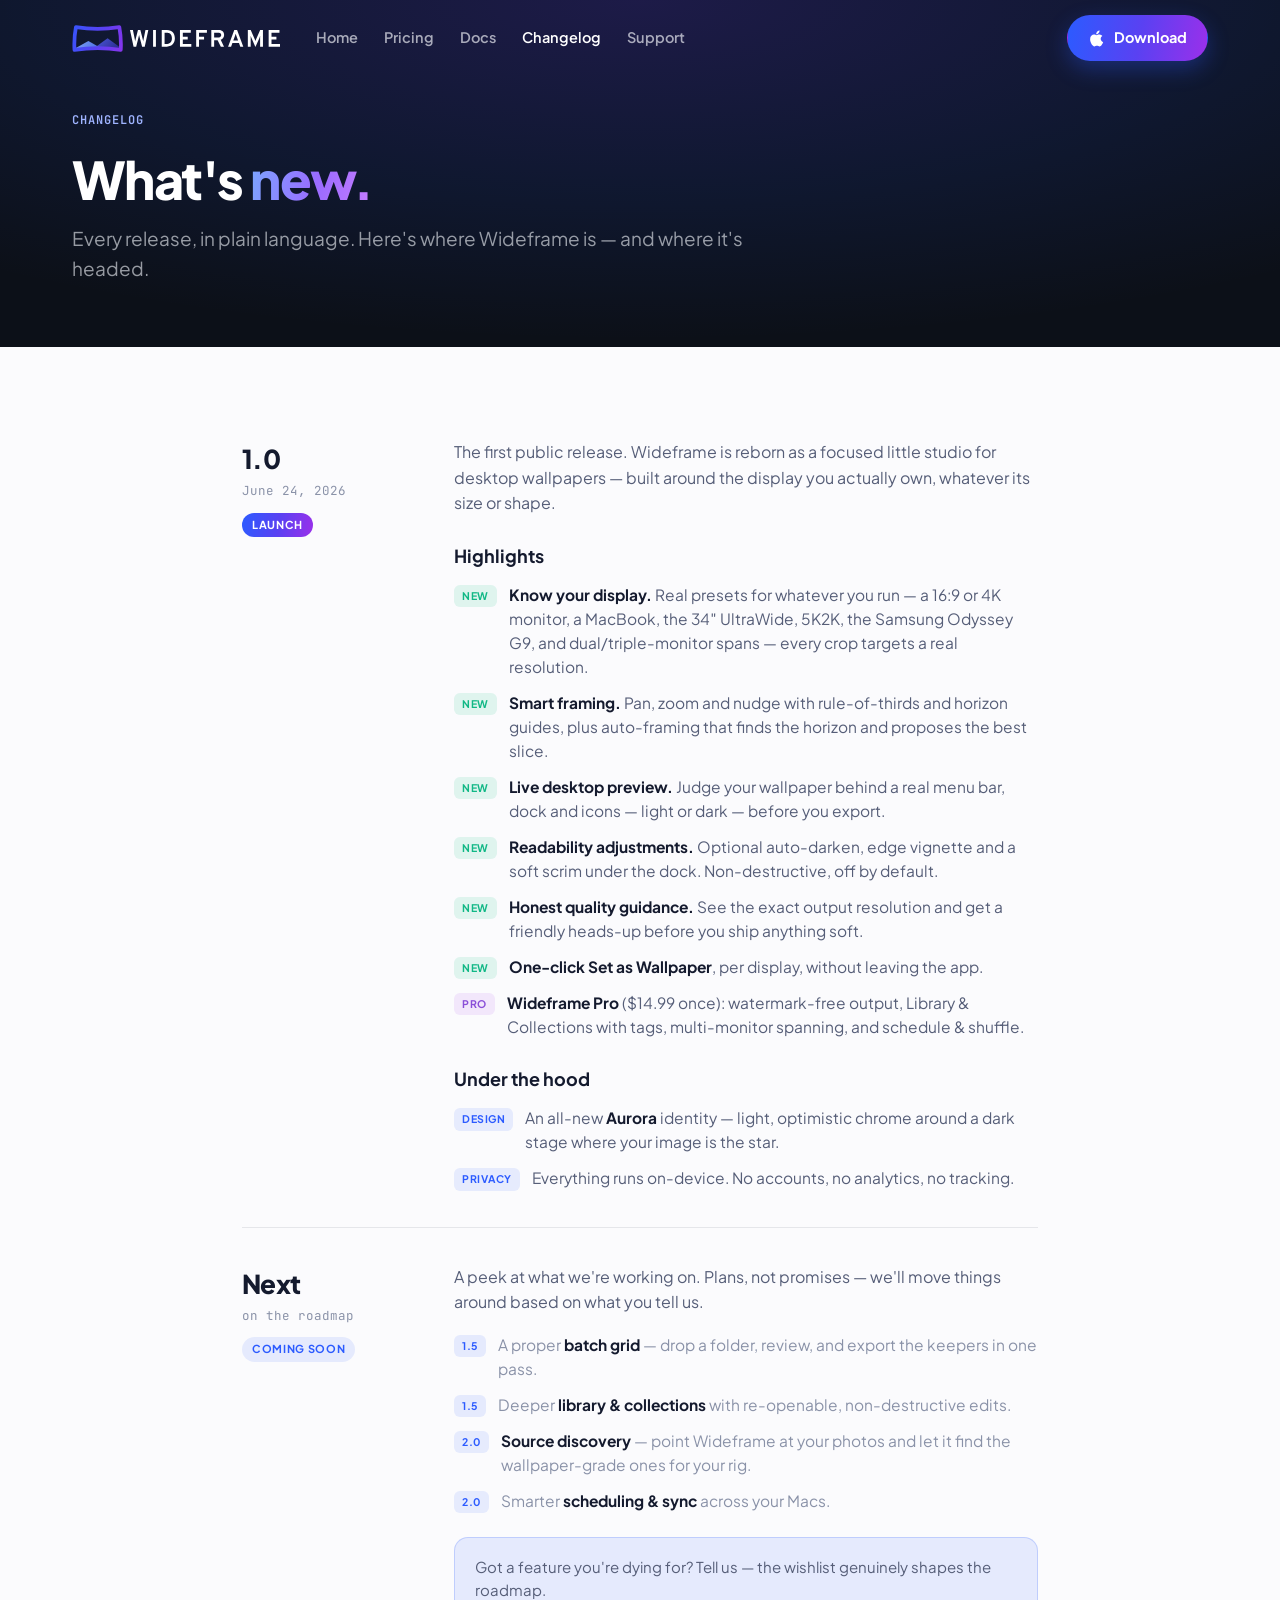
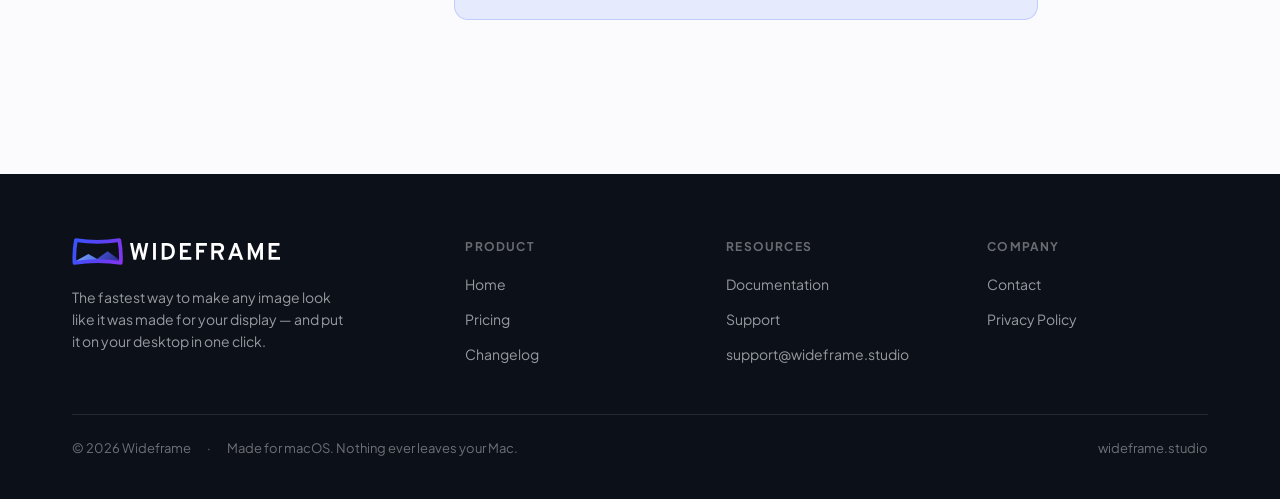
==== changelog.html @ 7bf9c00d "Clean URLs: drop .html from internal nav/footer links GitHub Pages already serves extensionless path" ====
<!DOCTYPE html>
<html lang="en">
<head>
<meta charset="UTF-8" />
<meta name="viewport" content="width=device-width, initial-scale=1.0" />
<title>Wideframe — Changelog</title>
<meta name="description" content="What's new in Wideframe. Release notes and what's coming next." />
<link rel="stylesheet" href="colors_and_type.css" />
<link rel="stylesheet" href="site.css" />
<style>
  .log { padding: 56px 0 96px; }
  .rel { display: grid; grid-template-columns: 180px 1fr; gap: 32px; padding: 36px 0; border-top: 1px solid var(--wf-line); }
  .rel:first-child { border-top: none; }
  .rel .meta { position: sticky; top: 24px; align-self: start; }
  .rel .ver { font-family: var(--wf-font-display); font-size: 26px; font-weight: 800; letter-spacing: -.02em; }
  .rel .date { font-family: var(--wf-font-mono); font-size: 12.5px; color: var(--wf-ink-subtle); margin-top: 4px; }
  .badge { display: inline-block; font-size: 11px; font-weight: 700; text-transform: uppercase; letter-spacing: .06em;
    padding: 4px 10px; border-radius: 999px; margin-top: 12px; }
  .badge.launch { color: #fff; background: var(--wf-gradient); }
  .badge.soon { color: var(--wf-blue); background: var(--wf-brand-tint); }
  .rel h3 { font-size: 18px; font-weight: 700; margin: 4px 0 14px; }
  .rel h3:not(:first-child) { margin-top: 26px; }
  .clist { list-style: none; display: flex; flex-direction: column; gap: 12px; }
  .clist li { display: flex; gap: 12px; font-size: 15.5px; color: var(--wf-ink-muted); line-height: 1.55; }
  .clist .tag { flex: none; font-size: 10.5px; font-weight: 700; text-transform: uppercase; letter-spacing: .05em;
    padding: 3px 8px; border-radius: 6px; margin-top: 2px; height: fit-content; }
  .tag.new { color: var(--wf-success); background: var(--wf-success-bg); }
  .tag.imp { color: var(--wf-blue); background: var(--wf-brand-tint); }
  .tag.pro { color: #8A4FD8; background: rgba(154,48,234,.1); }
  .clist b { color: var(--wf-ink); }
  .rel.next .clist li { color: var(--wf-ink-subtle); }
  @media (max-width:900px){ .rel{ grid-template-columns:1fr; gap:14px; } .rel .meta{ position:static; } }
</style>
</head>
<body>

<div class="page-head on-dark">
  <div class="wrap">
    <nav class="nav">
      <a class="brand" href="/"><img class="lockup" src="assets/wideframe-lockup-white.svg" alt="Wideframe"></a>
      <span class="links"><a href="/">Home</a><a href="/pricing">Pricing</a><a href="/docs">Docs</a><a href="/changelog" class="on">Changelog</a><a href="/support">Support</a></span>
      <span class="right"><a class="btn grad" href="index.html#download"><svg class="apple" viewBox="0 0 384 512"><path d="M318.7 268c-.2-37 16.6-64.9 50.6-85.5-19-27.2-47.7-42.2-85.6-45.1-36-2.8-75.4 21-89.7 21-15.2 0-50.1-20-77.5-20C61.2 138.9 0 184.5 0 277.6c0 27.5 5 55.9 15.1 85.2 13.4 38.5 61.8 132.9 112.3 131.4 26.4-.6 45-18.7 79.4-18.7 33.3 0 50.6 18.7 77.5 18.7 50.9-.7 94.7-86.5 107.5-125.1-68.3-32.2-72.6-94.4-72.6-96.5zM256.7 90.5c29.6-35.1 26.9-67.1 26-78.5-26.1 1.5-56.3 17.8-73.5 37.8-19 21.5-30.2 48.1-27.8 77.4 28.2 2.2 53.9-12.3 75.3-36.7z"/></svg>Download</a></span>
    </nav>
  </div>
  <div class="wrap"><div class="ph-inner">
    <span class="eyebrow" style="color:#9FB4FF">Changelog</span>
    <h1>What's <span class="g">new.</span></h1>
    <p>Every release, in plain language. Here's where Wideframe is — and where it's headed.</p>
  </div></div>
</div>

<section class="log">
  <div class="wrap-narrow">

    <div class="rel">
      <div class="meta">
        <div class="ver">1.0</div>
        <div class="date">June 24, 2026</div>
        <span class="badge launch">Launch</span>
      </div>
      <div>
        <p style="font-size:16px;color:var(--wf-ink-muted);line-height:1.6;margin-bottom:18px">The first public release. Wideframe is reborn as a focused little studio for desktop wallpapers — built around the display you actually own, whatever its size or shape.</p>
        <h3>Highlights</h3>
        <ul class="clist">
          <li><span class="tag new">New</span><span><b>Know your display.</b> Real presets for whatever you run — a 16:9 or 4K monitor, a MacBook, the 34″ UltraWide, 5K2K, the Samsung Odyssey G9, and dual/triple-monitor spans — every crop targets a real resolution.</span></li>
          <li><span class="tag new">New</span><span><b>Smart framing.</b> Pan, zoom and nudge with rule-of-thirds and horizon guides, plus auto-framing that finds the horizon and proposes the best slice.</span></li>
          <li><span class="tag new">New</span><span><b>Live desktop preview.</b> Judge your wallpaper behind a real menu bar, dock and icons — light or dark — before you export.</span></li>
          <li><span class="tag new">New</span><span><b>Readability adjustments.</b> Optional auto-darken, edge vignette and a soft scrim under the dock. Non-destructive, off by default.</span></li>
          <li><span class="tag new">New</span><span><b>Honest quality guidance.</b> See the exact output resolution and get a friendly heads-up before you ship anything soft.</span></li>
          <li><span class="tag new">New</span><span><b>One-click Set as Wallpaper</b>, per display, without leaving the app.</span></li>
          <li><span class="tag pro">Pro</span><span><b>Wideframe Pro</b> ($14.99 once): watermark-free output, Library &amp; Collections with tags, multi-monitor spanning, and schedule &amp; shuffle.</span></li>
        </ul>
        <h3>Under the hood</h3>
        <ul class="clist">
          <li><span class="tag imp">Design</span><span>An all-new <b>Aurora</b> identity — light, optimistic chrome around a dark stage where your image is the star.</span></li>
          <li><span class="tag imp">Privacy</span><span>Everything runs on-device. No accounts, no analytics, no tracking.</span></li>
        </ul>
      </div>
    </div>

    <div class="rel next">
      <div class="meta">
        <div class="ver">Next</div>
        <div class="date">on the roadmap</div>
        <span class="badge soon">Coming soon</span>
      </div>
      <div>
        <p style="font-size:16px;color:var(--wf-ink-muted);line-height:1.6;margin-bottom:18px">A peek at what we're working on. Plans, not promises — we'll move things around based on what you tell us.</p>
        <ul class="clist">
          <li><span class="tag imp">1.5</span><span>A proper <b>batch grid</b> — drop a folder, review, and export the keepers in one pass.</span></li>
          <li><span class="tag imp">1.5</span><span>Deeper <b>library &amp; collections</b> with re-openable, non-destructive edits.</span></li>
          <li><span class="tag imp">2.0</span><span><b>Source discovery</b> — point Wideframe at your photos and let it find the wallpaper-grade ones for your rig.</span></li>
          <li><span class="tag imp">2.0</span><span>Smarter <b>scheduling &amp; sync</b> across your Macs.</span></li>
        </ul>
        <div class="callout" style="margin-top:24px"><p>Got a feature you're dying for? <a class="lnk" href="mailto:contact@wideframe.studio">Tell us</a> — the wishlist genuinely shapes the roadmap.</p></div>
      </div>
    </div>

  </div>
</section>

<footer class="footer">
  <div class="wrap">
    <div class="cols">
      <div><span class="brand"><img class="lockup" src="assets/wideframe-lockup-white.svg" alt="Wideframe"></span>
        <p class="tag">The fastest way to make any image look like it was made for your display — and put it on your desktop in one click.</p></div>
      <div><h5>Product</h5><ul><li><a href="/">Home</a></li><li><a href="/pricing">Pricing</a></li><li><a href="/changelog">Changelog</a></li></ul></div>
      <div><h5>Resources</h5><ul><li><a href="/docs">Documentation</a></li><li><a href="/support">Support</a></li><li><a href="mailto:support@wideframe.studio">support@wideframe.studio</a></li></ul></div>
      <div><h5>Company</h5><ul><li><a href="mailto:contact@wideframe.studio">Contact</a></li><li><a href="/privacy">Privacy Policy</a></li></ul></div>
    </div>
    <div class="base"><span>© 2026 Wideframe</span><span>·</span><span>Made for macOS. Nothing ever leaves your Mac.</span><span class="sp">wideframe.studio</span></div>
  </div>
</footer>

</body>
</html>
---- colors_and_type.css ----
/* ============================================================================
   WIDEFRAME — Colors & Type  ·  "Aurora"
   ----------------------------------------------------------------------------
   A bright, optimistic, premium-consumer identity built around the new logo:
   a curved ultrawide frame cradling layered mountains, washed in an electric
   blue→violet gradient.

   The system runs on two stages:
     · LIGHT CHROME  — the app shell & marketing. Airy, paper-white, ink text.
     · DARK CANVAS   — the editor stage where wallpapers live and pop.
   The blue→violet gradient is the through-line that unifies both.

   FONT NOTE: the macOS app ships Apple system fonts. For web we substitute the
   nearest matches to the logo's geometry from Google Fonts:
     · Plus Jakarta Sans → display / UI  (geometric, friendly, double-story 'a')
     · JetBrains Mono    → data / pixels  (precise, technical)
   Swap these out if true brand fonts are provided.
   ============================================================================ */

@import url('https://fonts.googleapis.com/css2?family=Plus+Jakarta+Sans:wght@400;500;600;700;800&family=JetBrains+Mono:wght@400;500;600;700&family=Overpass:wght@600;700;800;900&display=swap');

:root {
  /* ─── BRAND ─────────────────────────────────────────────────────────────
     The logo gradient, decomposed. Blue is the workhorse interactive color;
     the full gradient is the hero / brand signature. */
  --wf-blue:      #2C5BFF;   /* primary interactive: links, focus, selection  */
  --wf-blue-700:  #1E3FCC;   /* pressed / deep                                */
  --wf-blue-300:  #6E8CFF;   /* hover / light                                 */
  --wf-indigo:    #5A41F2;   /* gradient midpoint                             */
  --wf-violet:    #9A30EA;   /* gradient terminus                             */
  --wf-brand-tint:  rgba(44, 91, 255, 0.10);   /* soft blue fill              */
  --wf-violet-tint: rgba(154, 48, 234, 0.10);

  --wf-gradient:      linear-gradient(100deg, #2C5BFF 0%, #5A41F2 52%, #9A30EA 100%); /* @kind color */
  --wf-gradient-rev:  linear-gradient(100deg, #9A30EA 0%, #5A41F2 48%, #2C5BFF 100%); /* @kind color */
  --wf-gradient-soft: linear-gradient(100deg, rgba(44,91,255,0.12), rgba(154,48,234,0.12)); /* @kind color */
  --wf-gradient-glow: radial-gradient(120% 140% at 50% 0%, rgba(90,65,242,0.22) 0%, rgba(44,91,255,0.10) 40%, transparent 70%); /* @kind color */

  /* Mountain / illustration palette (decorative, from the mark) */
  --wf-peak-1: #7FA2F2;
  --wf-peak-2: #4E72E6;
  --wf-peak-3: #2A2A8C;

  /* ─── LIGHT CHROME — neutrals ───────────────────────────────────────────
     Cool paper whites with a faint blue undertone, so the chrome feels of a
     piece with the brand rather than clinically grey. */
  --wf-paper:       #FBFBFD;   /* app background                              */
  --wf-surface:     #FFFFFF;   /* cards, panels, popovers                     */
  --wf-surface-2:   #F4F5F9;   /* insets, hovered rows, tracks                */
  --wf-surface-3:   #EAECF3;   /* pressed, selected wash                      */
  --wf-line:        rgba(20, 26, 46, 0.09);   /* hairline borders             */
  --wf-line-strong: rgba(20, 26, 46, 0.16);

  /* Ink — text on light */
  --wf-ink:        #141A2E;    /* primary (matches the wordmark)              */
  --wf-ink-muted:  #565E78;    /* secondary, labels                          */
  --wf-ink-subtle: #8A92A8;    /* tertiary, placeholders                     */
  --wf-ink-ghost:  #B9BFD0;    /* faintest, disabled                         */

  /* ─── DARK CANVAS — the editor stage ────────────────────────────────────
     Deep ink-navy where the user's imagery is the star. */
  --wf-canvas:      #0C1018;
  --wf-canvas-2:    #141A26;   /* raised panels over canvas                   */
  --wf-canvas-3:    #1E2533;   /* controls on canvas                          */
  --wf-canvas-line: rgba(255, 255, 255, 0.10);
  --wf-on-canvas:        #F4F6FB;
  --wf-on-canvas-muted:  rgba(244, 246, 251, 0.60);
  --wf-on-canvas-subtle: rgba(244, 246, 251, 0.38);

  /* ─── SEMANTIC ──────────────────────────────────────────────────────────*/
  --wf-success:    #12B886;
  --wf-success-bg: rgba(18, 184, 134, 0.12);
  --wf-warning:    #F08C2E;   /* "below 5120×1440" guidance                   */
  --wf-warning-bg: rgba(240, 140, 46, 0.12);
  --wf-danger:     #E8453C;
  --wf-danger-bg:  rgba(232, 69, 60, 0.12);
  --wf-info:       var(--wf-blue);

  /* ─── TYPOGRAPHY ────────────────────────────────────────────────────────*/
  --wf-font-display: 'Plus Jakarta Sans', -apple-system, system-ui, sans-serif;
  --wf-font-ui:      'Plus Jakarta Sans', -apple-system, system-ui, sans-serif;
  --wf-font-mono:    'JetBrains Mono', 'SF Mono', ui-monospace, 'Menlo', monospace;
  /* Brand wordmark — "WIDEFRAME" set in Overpass Bold, uppercase, lightly tracked.
     Use ONLY for the logo lockup, never for UI or body copy. */
  --wf-font-wordmark: 'Overpass', var(--wf-font-display);
  --wf-wordmark-tracking: 0.045em;

  --wf-text-hero:    34px;
  --wf-text-title:   24px;
  --wf-text-section: 16px;
  --wf-text-card:    15px;
  --wf-text-body:    14px;
  --wf-text-small:   13px;
  --wf-text-micro:   11px;
  --wf-text-data:    13px;

  --wf-weight-regular: 400;
  --wf-weight-medium:  500;
  --wf-weight-semi:    600;
  --wf-weight-bold:    700;
  --wf-weight-x:       800;

  --wf-leading-tight: 1.12;
  --wf-leading-snug:  1.35;
  --wf-leading-body:  1.55;
  --wf-tracking-eyebrow: 0.13em;
  --wf-tracking-tight:  -0.02em;

  /* ─── SPACING — 4px base ────────────────────────────────────────────────*/
  --wf-space-1: 4px;  --wf-space-2: 8px;  --wf-space-3: 12px; --wf-space-4: 16px;
  --wf-space-5: 20px; --wf-space-6: 24px; --wf-space-8: 32px; --wf-space-10: 40px;
  --wf-space-12: 48px;

  /* ─── RADII — friendlier & rounder than v1 ──────────────────────────────*/
  --wf-radius-xs:  6px;
  --wf-radius-sm:  10px;
  --wf-radius-md:  14px;
  --wf-radius-lg:  18px;
  --wf-radius-xl:  24px;
  --wf-radius-pill: 999px;

  /* ─── ELEVATION — soft, true-to-light shadows + brand glow ──────────────*/
  --wf-shadow-sm: 0 1px 2px rgba(20,26,46,0.06), 0 1px 3px rgba(20,26,46,0.07);
  --wf-shadow-md: 0 4px 12px rgba(20,26,46,0.07), 0 2px 6px rgba(20,26,46,0.05);
  --wf-shadow-lg: 0 24px 60px rgba(20,26,46,0.16), 0 8px 24px rgba(20,26,46,0.08);
  --wf-shadow-brand: 0 8px 22px rgba(44,91,255,0.32);
  --wf-ring: 0 0 0 3px rgba(44,91,255,0.20);

  /* ─── MOTION ────────────────────────────────────────────────────────────*/
  --wf-ease:     cubic-bezier(0.2, 0.8, 0.2, 1); /* @kind other */
  --wf-ease-out: cubic-bezier(0.16, 1, 0.3, 1); /* @kind other */
  --wf-dur-fast: 120ms; /* @kind other */ --wf-dur-base: 190ms; /* @kind other */ --wf-dur-slow: 300ms; /* @kind other */


  /* ════════════════════════════════════════════════════════════════════════
     LEGACY ALIASES — keep the original (v1 "Cinematic Dusk") macOS UI kit
     rendering on-brand under the new palette. Prefer the Aurora tokens above
     for all new work; these will be removed once the kit is rebuilt as Studio.
     ════════════════════════════════════════════════════════════════════════ */
  --wf-fg: var(--wf-on-canvas);
  --wf-fg-muted: var(--wf-on-canvas-muted);
  --wf-fg-subtle: var(--wf-on-canvas-subtle);
  --wf-fg-ghost: rgba(244,246,251,0.22);
  --wf-surface-1: #11151F;
  --wf-surface-4: #2B3447;
  --wf-frame: var(--wf-blue);
  --wf-frame-bright: var(--wf-blue-300);
  --wf-frame-deep: var(--wf-blue-700);
  --wf-frame-ghost: var(--wf-brand-tint);
  --wf-line-frame: rgba(44,91,255,0.45);
  --wf-solar: #6E8CFF; --wf-coral: #5A41F2; --wf-blush: #9A30EA; --wf-dusk: #5A41F2;
  --wf-horizon: var(--wf-gradient);
  --wf-horizon-soft: var(--wf-gradient);
  --wf-horizon-glow: var(--wf-gradient-glow);
  --wf-glow-frame: 0 0 0 1px rgba(44,91,255,0.5), 0 6px 24px rgba(44,91,255,0.28);
  --wf-glow-sunset: var(--wf-shadow-brand);
  --wf-shadow-inset: inset 0 1px 0 rgba(255,255,255,0.04);
}

/* ============================================================================
   SEMANTIC TYPE CLASSES  (default to ink; use *.on-canvas inside dark stages)
   ============================================================================ */
.wf-hero {
  font-family: var(--wf-font-display); font-size: var(--wf-text-hero);
  font-weight: var(--wf-weight-x); line-height: var(--wf-leading-tight);
  letter-spacing: var(--wf-tracking-tight); color: var(--wf-ink);
}
.wf-title {
  font-family: var(--wf-font-display); font-size: var(--wf-text-title);
  font-weight: var(--wf-weight-bold); line-height: var(--wf-leading-tight);
  letter-spacing: var(--wf-tracking-tight); color: var(--wf-ink);
}
.wf-section {
  font-family: var(--wf-font-ui); font-size: var(--wf-text-section);
  font-weight: var(--wf-weight-semi); line-height: var(--wf-leading-snug); color: var(--wf-ink);
}
.wf-card-title {
  font-family: var(--wf-font-ui); font-size: var(--wf-text-card);
  font-weight: var(--wf-weight-semi); color: var(--wf-ink);
}
.wf-body {
  font-family: var(--wf-font-ui); font-size: var(--wf-text-body);
  font-weight: var(--wf-weight-regular); line-height: var(--wf-leading-body); color: var(--wf-ink-muted);
}
.wf-label {
  font-family: var(--wf-font-ui); font-size: var(--wf-text-small);
  font-weight: var(--wf-weight-medium); color: var(--wf-ink-muted);
}
.wf-eyebrow {
  font-family: var(--wf-font-ui); font-size: var(--wf-text-micro);
  font-weight: var(--wf-weight-bold); text-transform: uppercase;
  letter-spacing: var(--wf-tracking-eyebrow); color: var(--wf-ink-subtle);
}
.wf-data {
  font-family: var(--wf-font-mono); font-size: var(--wf-text-data);
  font-weight: var(--wf-weight-medium); font-feature-settings: 'tnum' 1; color: var(--wf-ink);
}
.wf-gradient-text {
  background: var(--wf-gradient); -webkit-background-clip: text; background-clip: text;
  -webkit-text-fill-color: transparent; color: transparent;
}
---- site.css ----
/* ============================================================================
   Wideframe — marketing site (wideframe.studio)
   Shared chrome: nav, footer, buttons, sections, the Studio preview widget.
   Tokens + fonts from ../colors_and_type.css (Aurora).
   ============================================================================ */

* { box-sizing: border-box; margin: 0; padding: 0; }
html { scroll-behavior: smooth; }
body { font-family: var(--wf-font-ui); color: var(--wf-ink); background: var(--wf-paper);
  -webkit-font-smoothing: antialiased; line-height: 1.5; }
a { text-decoration: none; color: inherit; }
img { display: block; max-width: 100%; }
::selection { background: rgba(44,91,255,.18); }

.wrap { max-width: 1200px; margin: 0 auto; padding: 0 32px; }
.wrap-narrow { max-width: 860px; margin: 0 auto; padding: 0 32px; }

/* ── Buttons ──────────────────────────────────────────────────────────── */
.btn { display: inline-flex; align-items: center; justify-content: center; gap: 9px;
  font-weight: 700; font-size: 14.5px; padding: 11px 20px; border-radius: 999px;
  cursor: pointer; transition: all .18s; white-space: nowrap; border: 1px solid transparent; }
.btn.grad { background: var(--wf-gradient); color: #fff; box-shadow: var(--wf-shadow-brand); }
.btn.grad:hover { filter: brightness(1.05); transform: translateY(-1px); }
.btn.ghost { background: var(--wf-surface); color: var(--wf-ink); border-color: var(--wf-line-strong); }
.btn.ghost:hover { border-color: var(--wf-ink-subtle); }
.btn.lg { font-size: 15.5px; padding: 14px 26px; }
.btn .apple { width: 17px; height: 17px; fill: currentColor; flex: none; }
/* on dark stages */
.on-dark .btn.ghost { background: rgba(255,255,255,.08); color: #fff; border-color: rgba(255,255,255,.18); }
.on-dark .btn.ghost:hover { background: rgba(255,255,255,.14); }

.pricetag { font-family: var(--wf-font-mono); font-size: 12.5px; color: var(--wf-ink-subtle); }
.pricetag b { color: var(--wf-ink-muted); }
.on-dark .pricetag { color: rgba(244,246,251,.55); }
.on-dark .pricetag b { color: rgba(244,246,251,.85); }

.eyebrow { font-family: var(--wf-font-mono); font-size: 12px; font-weight: 600; letter-spacing: .08em;
  text-transform: uppercase; color: var(--wf-blue); }

/* ── Top nav ──────────────────────────────────────────────────────────── */
.nav { display: flex; align-items: center; gap: 28px; height: 76px; }
.brand { display: inline-flex; align-items: center; gap: 11px; }
.brand img { width: 30px; height: auto; }
.brand .lockup { height: 27px; width: auto; }
.brand .wm { font-family: var(--wf-font-wordmark); font-weight: 700; font-size: 19px;
  text-transform: uppercase; letter-spacing: var(--wf-wordmark-tracking); }
.nav .links { display: flex; gap: 26px; margin-left: 8px; }
.nav .links a { font-size: 14.5px; font-weight: 600; color: var(--wf-ink-muted); transition: color .15s; }
.nav .links a:hover, .nav .links a.on { color: var(--wf-ink); }
.nav .right { margin-left: auto; display: flex; align-items: center; gap: 16px; }
.on-dark .nav .links a { color: rgba(244,246,251,.66); }
.on-dark .nav .links a:hover, .on-dark .nav .links a.on { color: #fff; }
.on-dark .brand .wm { color: #fff; }

/* ── Section scaffolding ──────────────────────────────────────────────── */
section { position: relative; }
.sec-pad { padding: 96px 0; }
.sec-head { max-width: 680px; }
.sec-head.center { margin: 0 auto; text-align: center; }
.sec-head h2 { font-family: var(--wf-font-display); font-size: 42px; font-weight: 800;
  letter-spacing: -.03em; line-height: 1.06; margin-top: 14px; }
.sec-head h2 .g { display: inline-block; background: var(--wf-gradient); -webkit-background-clip: text; background-clip: text; -webkit-text-fill-color: transparent; }
.sec-head p { font-size: 18px; color: var(--wf-ink-muted); margin-top: 18px; line-height: 1.55; }

/* ── Footer ───────────────────────────────────────────────────────────── */
.footer { background: var(--wf-canvas); color: var(--wf-on-canvas); padding: 64px 0 40px; margin-top: 0; }
.footer .cols { display: grid; grid-template-columns: 1.6fr 1fr 1fr 1fr; gap: 40px; }
.footer .brand .wm { color: #fff; }
.footer .tag { font-size: 14px; color: var(--wf-on-canvas-muted); margin-top: 16px; max-width: 280px; line-height: 1.55; }
.footer h5 { font-size: 12px; font-weight: 700; text-transform: uppercase; letter-spacing: .1em;
  color: rgba(244,246,251,.4); margin-bottom: 16px; }
.footer ul { list-style: none; display: flex; flex-direction: column; gap: 11px; }
.footer ul a { font-size: 14px; color: var(--wf-on-canvas-muted); transition: color .15s; }
.footer ul a:hover { color: #fff; }
.footer .base { display: flex; align-items: center; gap: 16px; margin-top: 48px; padding-top: 24px;
  border-top: 1px solid rgba(255,255,255,.1); font-size: 13px; color: rgba(244,246,251,.42); }
.footer .base .sp { margin-left: auto; }
.footer .base a { color: rgba(244,246,251,.42); } .footer .base a:hover { color: #fff; }

/* ════════════════════════════════════════════════════════════════════════
   Studio preview widget — the macOS app window. .ultrawide = 32:9 crop guide.
   ════════════════════════════════════════════════════════════════════════ */
.win { border-radius: 16px; overflow: hidden; background: #0c1018;
  box-shadow: 0 50px 120px -32px rgba(0,0,0,.7), 0 0 0 1px rgba(255,255,255,.06); }
.win-bar { height: 40px; display: flex; align-items: center; gap: 8px; padding: 0 16px;
  background: linear-gradient(180deg, #1a2030, #141a26); border-bottom: 1px solid rgba(255,255,255,.06); }
.tl { width: 12px; height: 12px; border-radius: 50%; }
.tl.r { background: #ff5f57; } .tl.y { background: #febc2e; } .tl.g { background: #28c840; }
.win-title { margin-left: 8px; display: inline-flex; align-items: center; gap: 8px; }
.win-title img { width: 17px; }
.win-title .w { font-family: var(--wf-font-wordmark); font-weight: 700; font-size: 12.5px;
  text-transform: uppercase; letter-spacing: var(--wf-wordmark-tracking); color: #fff; }
.win-title .t { font-size: 11px; font-weight: 700; color: #9FB4FF; background: rgba(44,91,255,.18);
  padding: 2px 8px; border-radius: 999px; letter-spacing: .04em; }
.win-tools { margin-left: auto; display: flex; gap: 16px; color: rgba(255,255,255,.4); }
.win-tools svg { width: 16px; height: 16px; }

.win-body { display: flex; }
.win-canvas { flex: 1; position: relative; overflow: hidden; background: #11151f; min-height: 0; }
.win-canvas .cv { position: absolute; inset: 0; width: 100%; height: 100%; object-fit: cover; }

/* ultra-wide 32:9 crop guide */
.cropbox { position: absolute; left: 6%; right: 6%; top: 50%; transform: translateY(-50%);
  aspect-ratio: 32 / 9; border: 2px solid rgba(255,255,255,.9); border-radius: 3px;
  box-shadow: 0 0 0 100vmax rgba(8,10,16,.46); }
.cropbox .third { position: absolute; top: 0; bottom: 0; width: 1px; background: rgba(255,255,255,.32); }
.cropbox .third.t1 { left: 33.33%; } .cropbox .third.t2 { left: 66.66%; }
.cropbox .horizon { position: absolute; left: 0; right: 0; top: 36%; height: 1.5px;
  background: rgba(44,91,255,.9); box-shadow: 0 0 8px rgba(44,91,255,.5); }
.cropbox .handle { position: absolute; width: 11px; height: 11px; border: 2px solid #fff; border-radius: 50%;
  background: var(--wf-blue); }
.cropbox .handle.tl { top: -6px; left: -6px; } .cropbox .handle.tr { top: -6px; right: -6px; }
.cropbox .handle.bl { bottom: -6px; left: -6px; } .cropbox .handle.br { bottom: -6px; right: -6px; }
.frame-pill { position: absolute; left: 16px; bottom: 15px; display: inline-flex; align-items: center; gap: 7px;
  font-size: 11.5px; font-weight: 700; color: #fff; background: rgba(18,184,134,.92); padding: 6px 12px;
  border-radius: 999px; box-shadow: 0 6px 16px rgba(18,184,134,.35); }
.frame-pill .dot { width: 7px; height: 7px; border-radius: 50%; background: #fff; }

.insp { width: 192px; flex: none; background: #141a26; border-left: 1px solid rgba(255,255,255,.07);
  padding: 18px 17px; display: flex; flex-direction: column; }
.insp .cap { font-size: 9.5px; font-weight: 700; text-transform: uppercase; letter-spacing: .1em;
  color: rgba(244,246,251,.4); margin-bottom: 9px; }
.insp .q { font-family: var(--wf-font-display); font-size: 40px; font-weight: 800; color: var(--wf-success); line-height: 1; }
.insp .qx { display: block; font-size: 11.5px; font-weight: 700; color: var(--wf-success); margin-top: 4px; }
.insp .qbar { height: 5px; border-radius: 3px; background: rgba(255,255,255,.1); margin-top: 11px; overflow: hidden; }
.insp .qbar i { display: block; height: 100%; width: 94%; background: var(--wf-success); border-radius: 3px; }
.insp .sep { height: 1px; background: rgba(255,255,255,.08); margin: 16px 0; }
.insp .row { display: flex; justify-content: space-between; font-size: 11.5px; margin-top: 10px; }
.insp .row .k { color: rgba(244,246,251,.5); }
.insp .row .v { font-family: var(--wf-font-mono); color: #f4f6fb; white-space: nowrap; }
.insp .go { margin-top: auto; text-align: center; font-size: 12px; font-weight: 700; color: #fff;
  padding: 11px; border-radius: 10px; background: var(--wf-gradient); box-shadow: 0 8px 20px rgba(44,91,255,.32); }

/* ════════════════════════════════════════════════════════════════════════
   Inner-page patterns: page header, prose, pricing table, FAQ, docs layout
   ════════════════════════════════════════════════════════════════════════ */
.page-head { background: var(--wf-canvas); background-image: var(--wf-gradient-glow); color: #fff; }
.page-head .ph-inner { padding: 30px 0 64px; max-width: 720px; }
.page-head.center .ph-inner { margin: 0 auto; text-align: center; }
.page-head h1 { font-family: var(--wf-font-display); font-size: 52px; font-weight: 800; letter-spacing: -.03em;
  line-height: 1.04; margin-top: 22px; }
.page-head h1 .g { display: inline-block; background: linear-gradient(100deg,#7AA7FF,#9A6BFF 55%,#C77DFF);
  -webkit-background-clip: text; background-clip: text; -webkit-text-fill-color: transparent; }
.page-head p { font-size: 19px; color: var(--wf-on-canvas-muted); margin-top: 18px; line-height: 1.55; }
.page-head .ph-meta { margin-top: 20px; font-family: var(--wf-font-mono); font-size: 12.5px; color: rgba(244,246,251,.5); }

/* prose (legal / support body) */
.prose { padding: 64px 0 96px; }
.prose h2 { font-family: var(--wf-font-display); font-size: 26px; font-weight: 800; letter-spacing: -.02em;
  margin: 44px 0 14px; padding-top: 8px; }
.prose h2:first-child { margin-top: 0; }
.prose h3 { font-size: 17px; font-weight: 700; margin: 26px 0 10px; }
.prose p { font-size: 16px; color: var(--wf-ink-muted); line-height: 1.7; margin-bottom: 14px; }
.prose ul, .prose ol { margin: 0 0 16px 22px; }
.prose li { font-size: 16px; color: var(--wf-ink-muted); line-height: 1.7; margin-bottom: 7px; }
.prose b, .prose strong { color: var(--wf-ink); font-weight: 700; }
.prose a.lnk { color: var(--wf-blue); font-weight: 600; }
.prose code { font-family: var(--wf-font-mono); font-size: 13.5px; background: var(--wf-surface-2);
  border: 1px solid var(--wf-line); border-radius: 6px; padding: 1px 7px; color: var(--wf-ink); }
.callout { background: var(--wf-brand-tint); border: 1px solid rgba(44,91,255,.2); border-radius: var(--wf-radius-md);
  padding: 18px 20px; margin: 22px 0; }
.callout p { margin: 0; color: var(--wf-ink-muted); font-size: 15px; }
.callout b { color: var(--wf-blue-700); }

/* pricing comparison table */
.ptable { width: 100%; border-collapse: collapse; margin-top: 8px; background: var(--wf-surface);
  border: 1px solid var(--wf-line); border-radius: var(--wf-radius-lg); overflow: hidden; }
.ptable th, .ptable td { padding: 16px 22px; text-align: left; border-bottom: 1px solid var(--wf-line); font-size: 15px; }
.ptable thead th { background: var(--wf-surface-2); font-size: 13px; }
.ptable th.col, .ptable td.col { text-align: center; width: 150px; }
.ptable td.feat { color: var(--wf-ink-muted); } .ptable td.feat b { color: var(--wf-ink); }
.ptable .yes { color: var(--wf-success); } .ptable .no { color: var(--wf-ink-ghost); }
.ptable .col.pro { background: rgba(44,91,255,.04); }
.ptable tr:last-child td { border-bottom: none; }
.ptable td svg, .ptable th svg { width: 18px; height: 18px; vertical-align: middle; }

/* FAQ */
.faq { display: flex; flex-direction: column; gap: 0; border-top: 1px solid var(--wf-line); }
.faq details { border-bottom: 1px solid var(--wf-line); }
.faq summary { cursor: pointer; list-style: none; padding: 20px 4px; font-size: 17px; font-weight: 700;
  color: var(--wf-ink); display: flex; align-items: center; gap: 12px; }
.faq summary::-webkit-details-marker { display: none; }
.faq summary .pm { margin-left: auto; color: var(--wf-blue); transition: transform .2s; flex: none; }
.faq details[open] summary .pm { transform: rotate(45deg); }
.faq .ans { padding: 0 4px 22px; font-size: 15.5px; color: var(--wf-ink-muted); line-height: 1.65; max-width: 680px; }

/* docs layout */
.docs-layout { display: grid; grid-template-columns: 232px 1fr; gap: 48px; padding: 48px 0 96px; align-items: start; }
.docs-side { position: sticky; top: 24px; }
.docs-side .grp { margin-bottom: 24px; }
.docs-side .grp h6 { font-size: 11px; font-weight: 700; text-transform: uppercase; letter-spacing: .1em;
  color: var(--wf-ink-subtle); margin-bottom: 10px; }
.docs-side a { display: block; font-size: 14px; color: var(--wf-ink-muted); padding: 6px 12px; border-radius: 8px;
  transition: all .15s; border-left: 2px solid transparent; }
.docs-side a:hover { color: var(--wf-ink); background: var(--wf-surface-2); }
.docs-side a.on { color: var(--wf-blue); background: var(--wf-brand-tint); font-weight: 600; }
.docs-main { min-width: 0; }
.docs-main .doc-sec { scroll-margin-top: 24px; padding-bottom: 16px; }

@media (max-width: 900px) {
  .nav .links { display: none; }
  .sec-head h2 { font-size: 34px; }
  .footer .cols { grid-template-columns: 1fr 1fr; gap: 32px; }
  .insp { width: 150px; }
  .page-head h1 { font-size: 38px; }
  .docs-layout { grid-template-columns: 1fr; }
  .docs-side { position: static; }
}
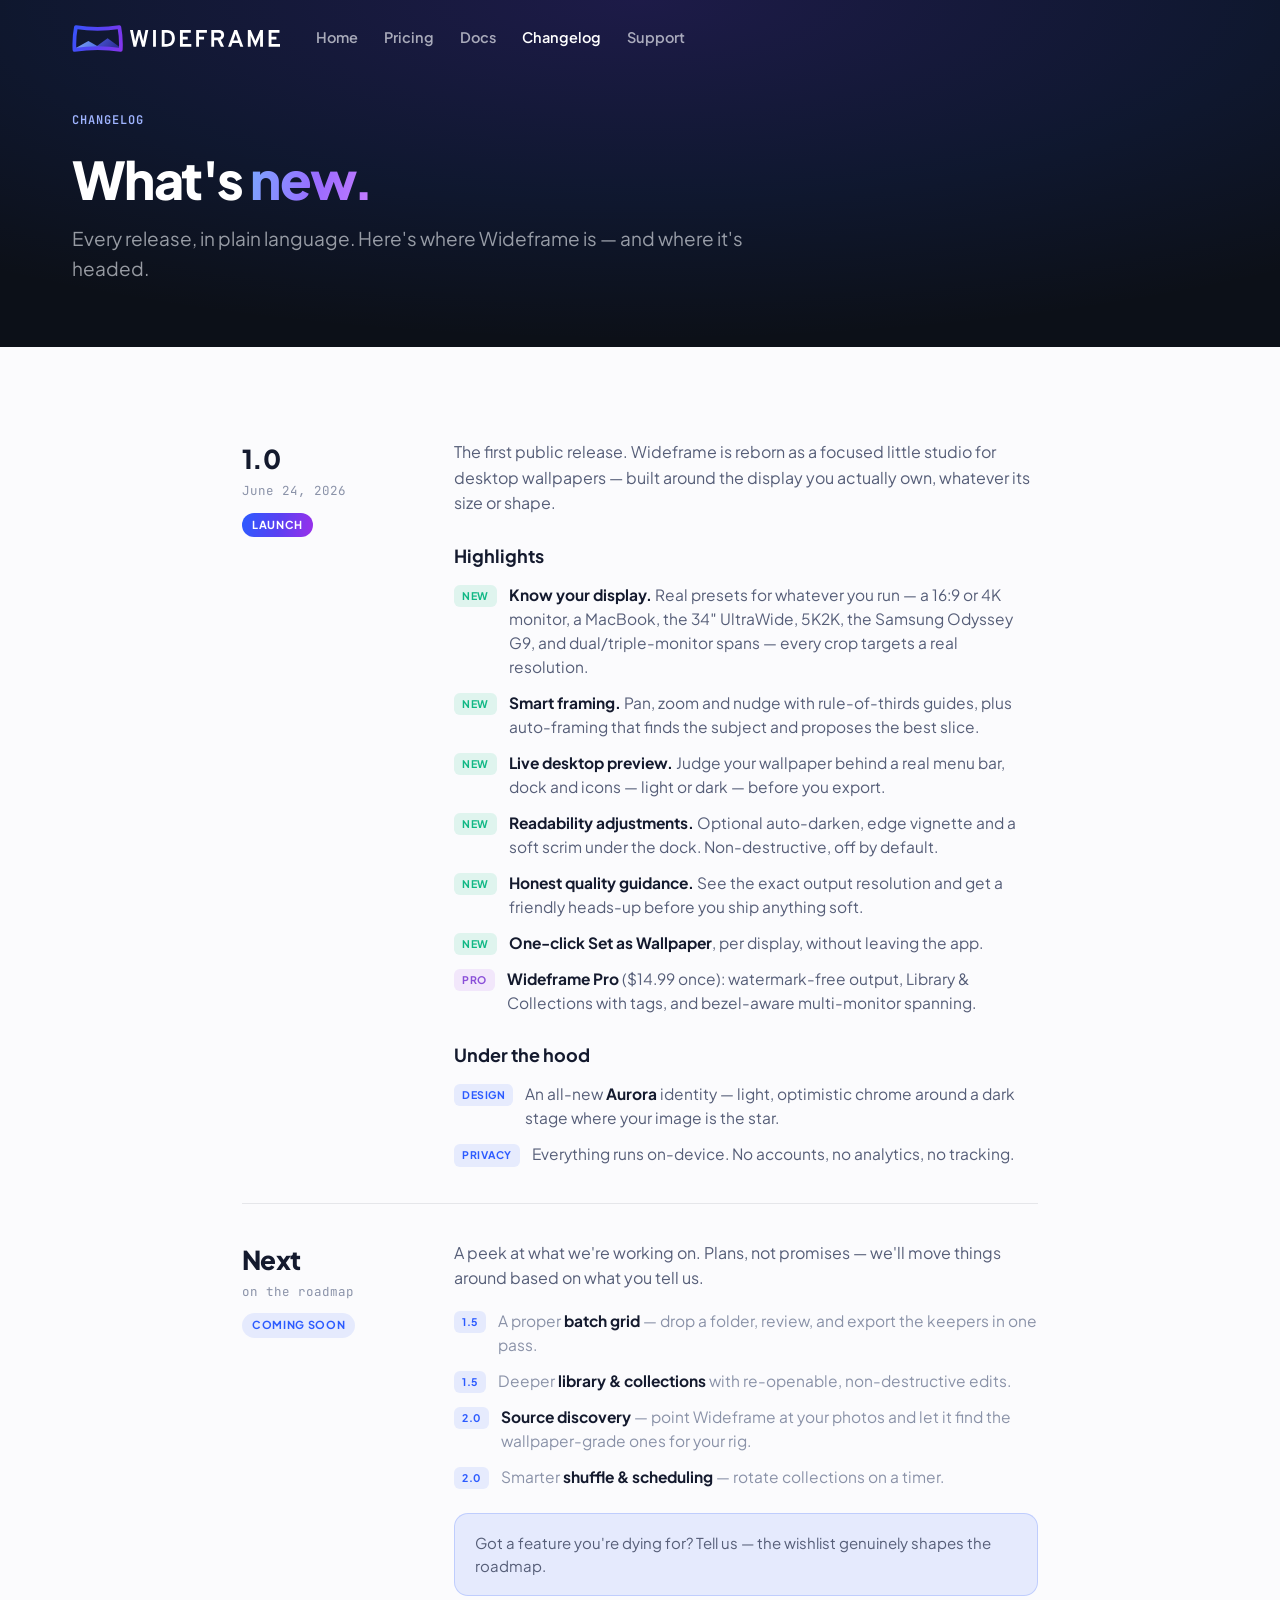
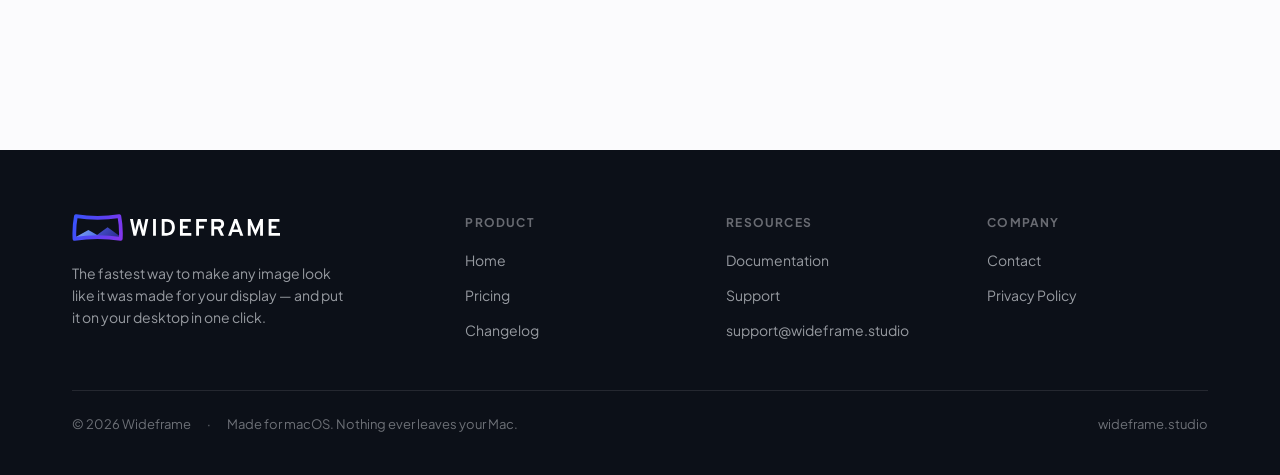
==== commit afd7ea11: "fix: remove Download CTAs, phantom features, and version/shortcut inaccuracies App Store compliance " ====
--- a/changelog.html
+++ b/changelog.html
@@ -39,7 +39,7 @@
     <nav class="nav">
       <a class="brand" href="/"><img class="lockup" src="assets/wideframe-lockup-white.svg" alt="Wideframe"></a>
       <span class="links"><a href="/">Home</a><a href="/pricing">Pricing</a><a href="/docs">Docs</a><a href="/changelog" class="on">Changelog</a><a href="/support">Support</a></span>
-      <span class="right"><a class="btn grad" href="index.html#download"><svg class="apple" viewBox="0 0 384 512"><path d="M318.7 268c-.2-37 16.6-64.9 50.6-85.5-19-27.2-47.7-42.2-85.6-45.1-36-2.8-75.4 21-89.7 21-15.2 0-50.1-20-77.5-20C61.2 138.9 0 184.5 0 277.6c0 27.5 5 55.9 15.1 85.2 13.4 38.5 61.8 132.9 112.3 131.4 26.4-.6 45-18.7 79.4-18.7 33.3 0 50.6 18.7 77.5 18.7 50.9-.7 94.7-86.5 107.5-125.1-68.3-32.2-72.6-94.4-72.6-96.5zM256.7 90.5c29.6-35.1 26.9-67.1 26-78.5-26.1 1.5-56.3 17.8-73.5 37.8-19 21.5-30.2 48.1-27.8 77.4 28.2 2.2 53.9-12.3 75.3-36.7z"/></svg>Download</a></span>
+      <span class="right"><!-- Download CTA removed until the App Store listing is live; re-add with the official MAS badge + store link. --></span>
     </nav>
   </div>
   <div class="wrap"><div class="ph-inner">
@@ -63,12 +63,12 @@
         <h3>Highlights</h3>
         <ul class="clist">
           <li><span class="tag new">New</span><span><b>Know your display.</b> Real presets for whatever you run — a 16:9 or 4K monitor, a MacBook, the 34″ UltraWide, 5K2K, the Samsung Odyssey G9, and dual/triple-monitor spans — every crop targets a real resolution.</span></li>
-          <li><span class="tag new">New</span><span><b>Smart framing.</b> Pan, zoom and nudge with rule-of-thirds and horizon guides, plus auto-framing that finds the horizon and proposes the best slice.</span></li>
+          <li><span class="tag new">New</span><span><b>Smart framing.</b> Pan, zoom and nudge with rule-of-thirds guides, plus auto-framing that finds the subject and proposes the best slice.</span></li>
           <li><span class="tag new">New</span><span><b>Live desktop preview.</b> Judge your wallpaper behind a real menu bar, dock and icons — light or dark — before you export.</span></li>
           <li><span class="tag new">New</span><span><b>Readability adjustments.</b> Optional auto-darken, edge vignette and a soft scrim under the dock. Non-destructive, off by default.</span></li>
           <li><span class="tag new">New</span><span><b>Honest quality guidance.</b> See the exact output resolution and get a friendly heads-up before you ship anything soft.</span></li>
           <li><span class="tag new">New</span><span><b>One-click Set as Wallpaper</b>, per display, without leaving the app.</span></li>
-          <li><span class="tag pro">Pro</span><span><b>Wideframe Pro</b> ($14.99 once): watermark-free output, Library &amp; Collections with tags, multi-monitor spanning, and schedule &amp; shuffle.</span></li>
+          <li><span class="tag pro">Pro</span><span><b>Wideframe Pro</b> ($14.99 once): watermark-free output, Library &amp; Collections with tags, and bezel-aware multi-monitor spanning.</span></li>
         </ul>
         <h3>Under the hood</h3>
         <ul class="clist">
@@ -90,7 +90,7 @@
           <li><span class="tag imp">1.5</span><span>A proper <b>batch grid</b> — drop a folder, review, and export the keepers in one pass.</span></li>
           <li><span class="tag imp">1.5</span><span>Deeper <b>library &amp; collections</b> with re-openable, non-destructive edits.</span></li>
           <li><span class="tag imp">2.0</span><span><b>Source discovery</b> — point Wideframe at your photos and let it find the wallpaper-grade ones for your rig.</span></li>
-          <li><span class="tag imp">2.0</span><span>Smarter <b>scheduling &amp; sync</b> across your Macs.</span></li>
+          <li><span class="tag imp">2.0</span><span>Smarter <b>shuffle &amp; scheduling</b> — rotate collections on a timer.</span></li>
         </ul>
         <div class="callout" style="margin-top:24px"><p>Got a feature you're dying for? <a class="lnk" href="mailto:contact@wideframe.studio">Tell us</a> — the wishlist genuinely shapes the roadmap.</p></div>
       </div>
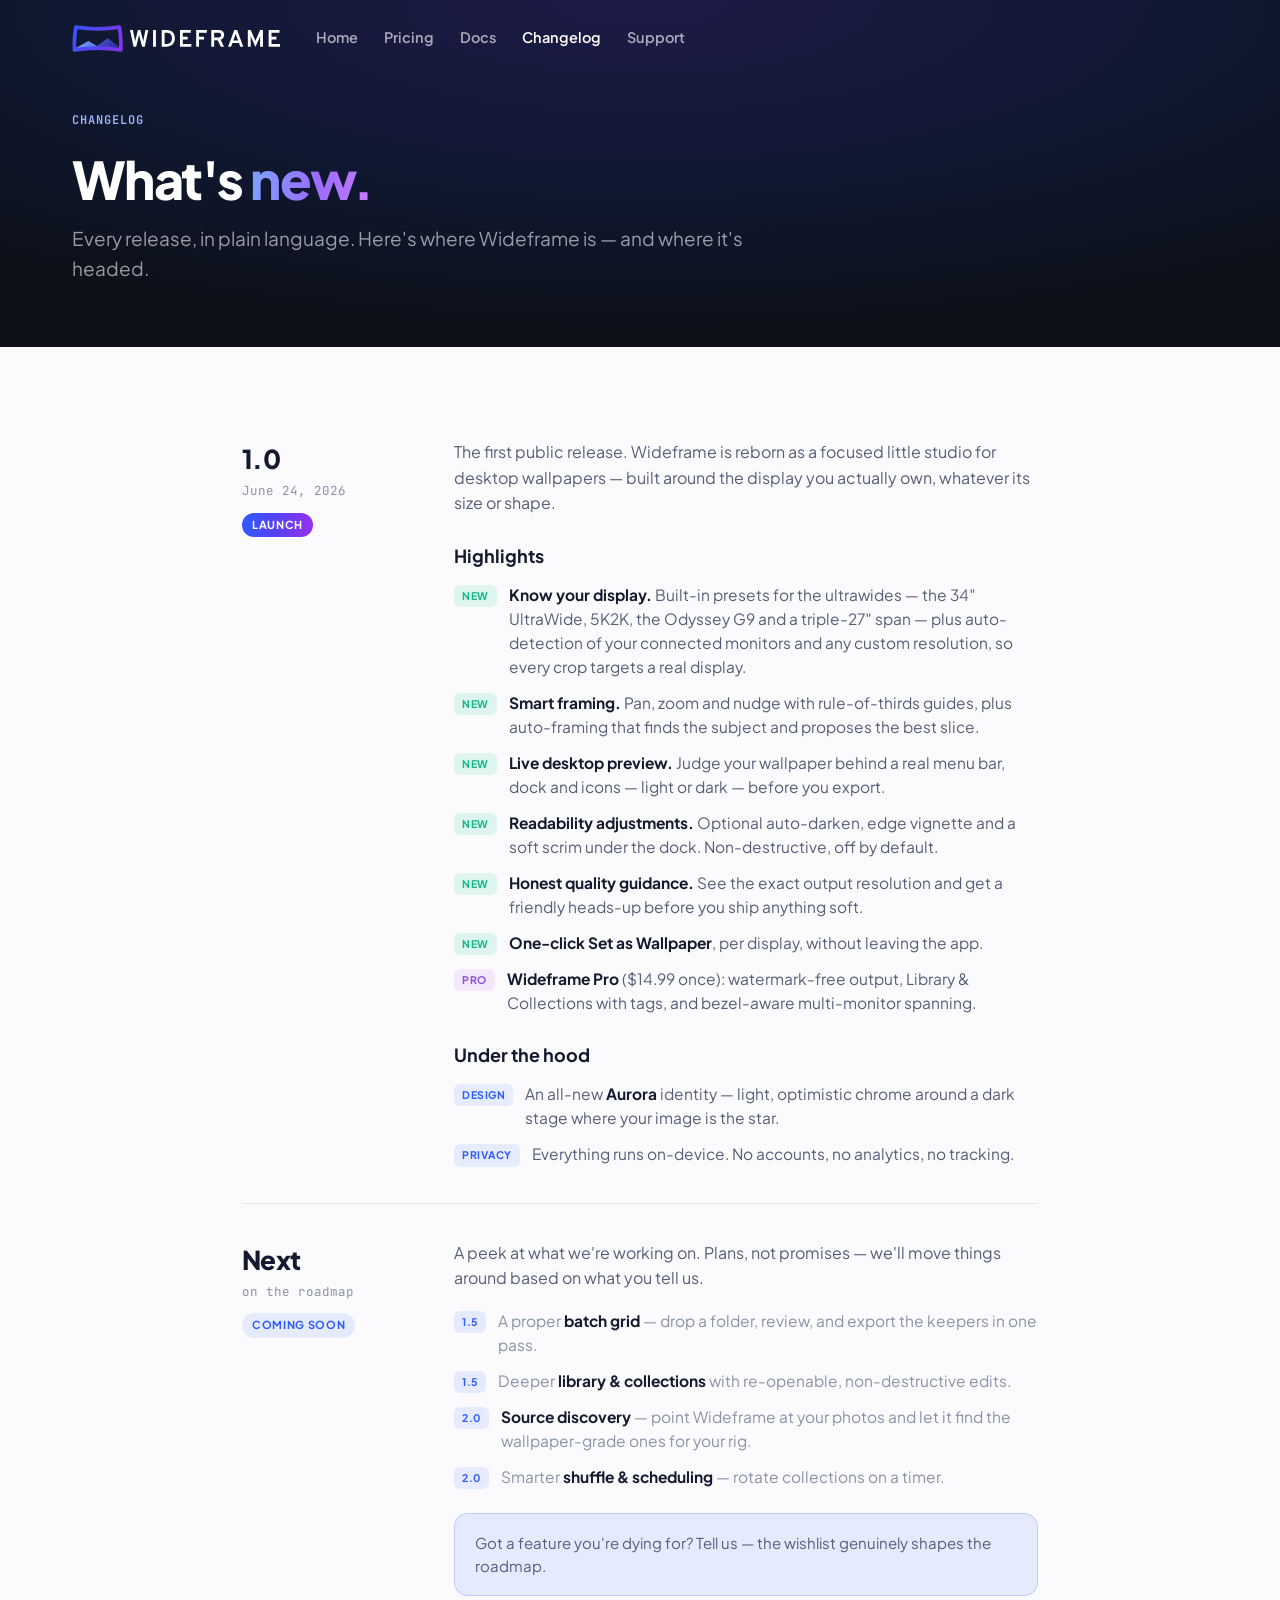
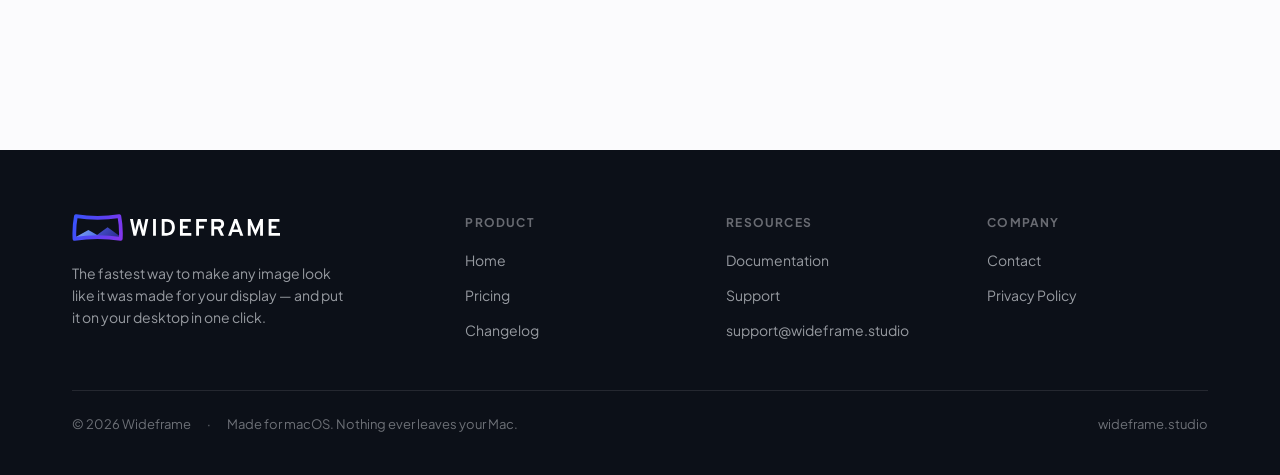
==== commit 17c28e7e: "fix: accuracy pass — docs & copy vs the shipped app Line-by-line reconciliation of docs.html + index" ====
--- a/changelog.html
+++ b/changelog.html
@@ -62,7 +62,7 @@
         <p style="font-size:16px;color:var(--wf-ink-muted);line-height:1.6;margin-bottom:18px">The first public release. Wideframe is reborn as a focused little studio for desktop wallpapers — built around the display you actually own, whatever its size or shape.</p>
         <h3>Highlights</h3>
         <ul class="clist">
-          <li><span class="tag new">New</span><span><b>Know your display.</b> Real presets for whatever you run — a 16:9 or 4K monitor, a MacBook, the 34″ UltraWide, 5K2K, the Samsung Odyssey G9, and dual/triple-monitor spans — every crop targets a real resolution.</span></li>
+          <li><span class="tag new">New</span><span><b>Know your display.</b> Built-in presets for the ultrawides — the 34″ UltraWide, 5K2K, the Odyssey G9 and a triple-27″ span — plus auto-detection of your connected monitors and any custom resolution, so every crop targets a real display.</span></li>
           <li><span class="tag new">New</span><span><b>Smart framing.</b> Pan, zoom and nudge with rule-of-thirds guides, plus auto-framing that finds the subject and proposes the best slice.</span></li>
           <li><span class="tag new">New</span><span><b>Live desktop preview.</b> Judge your wallpaper behind a real menu bar, dock and icons — light or dark — before you export.</span></li>
           <li><span class="tag new">New</span><span><b>Readability adjustments.</b> Optional auto-darken, edge vignette and a soft scrim under the dock. Non-destructive, off by default.</span></li>
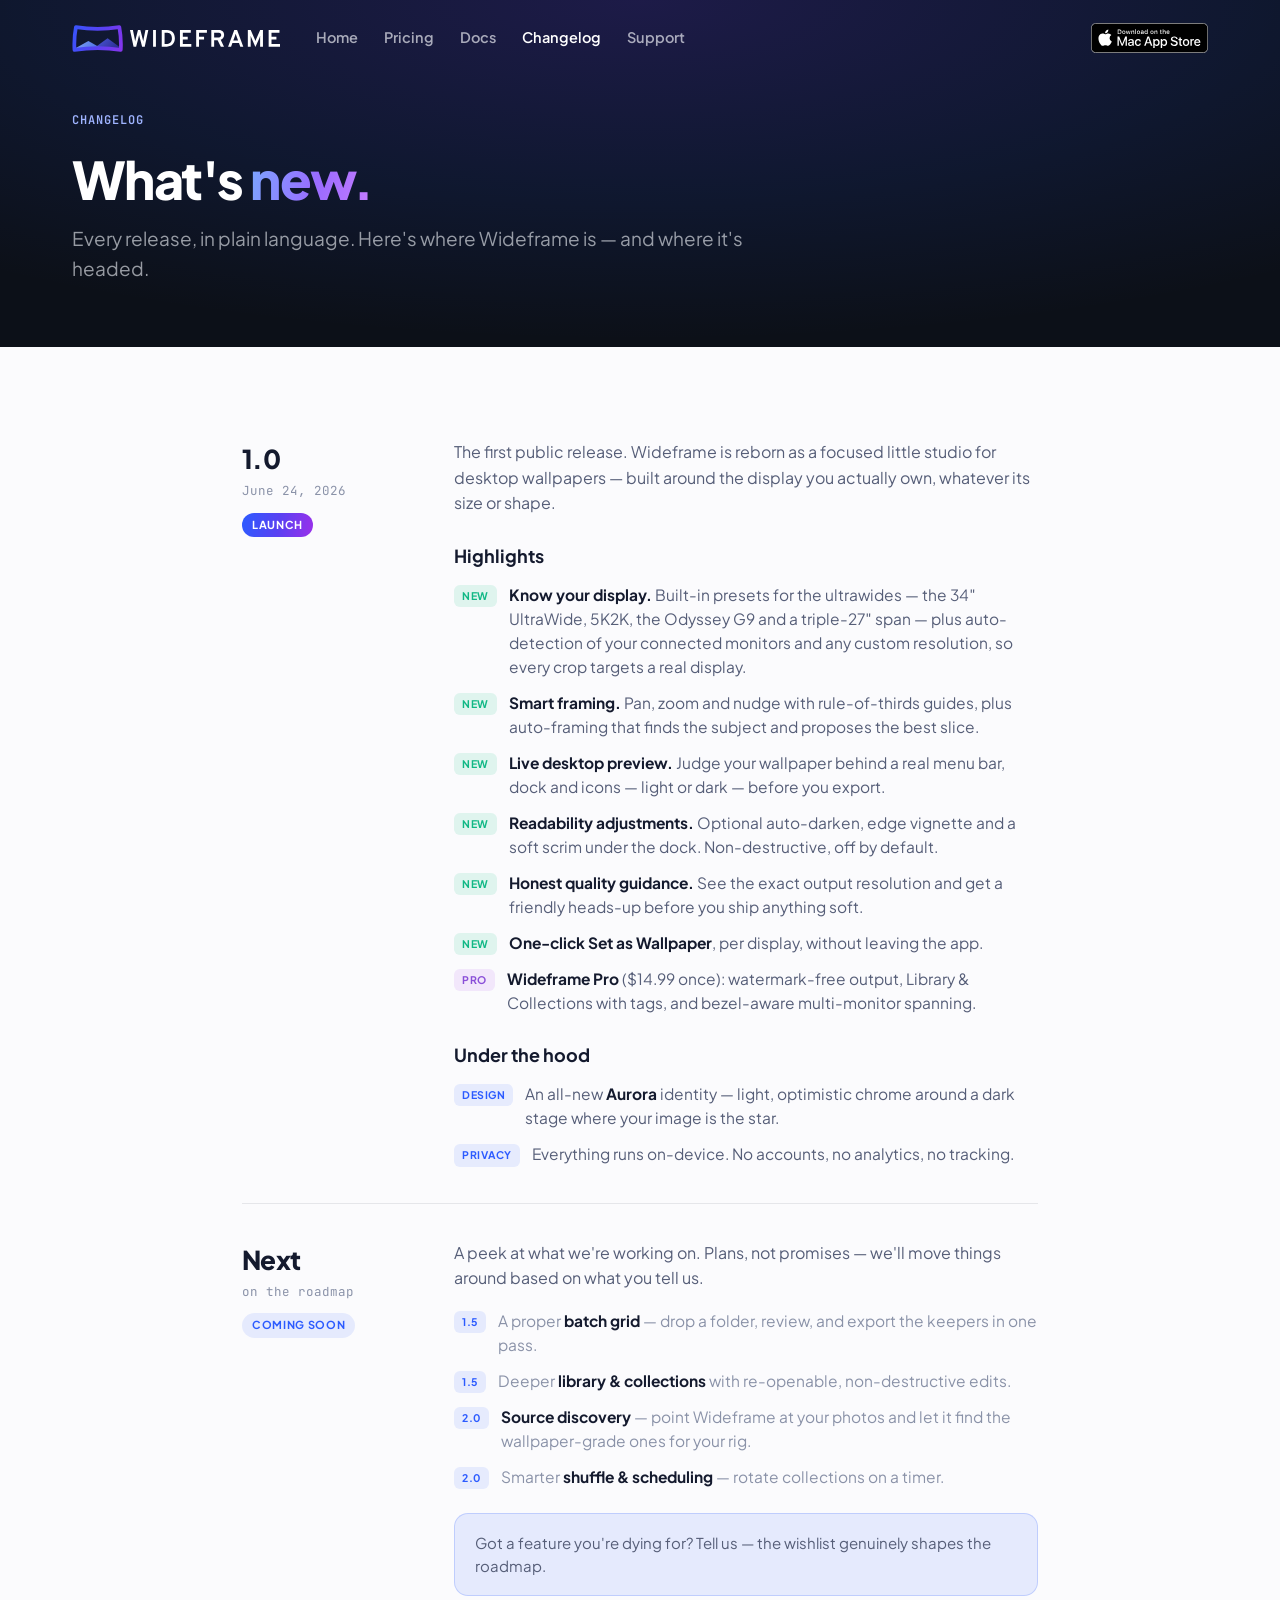
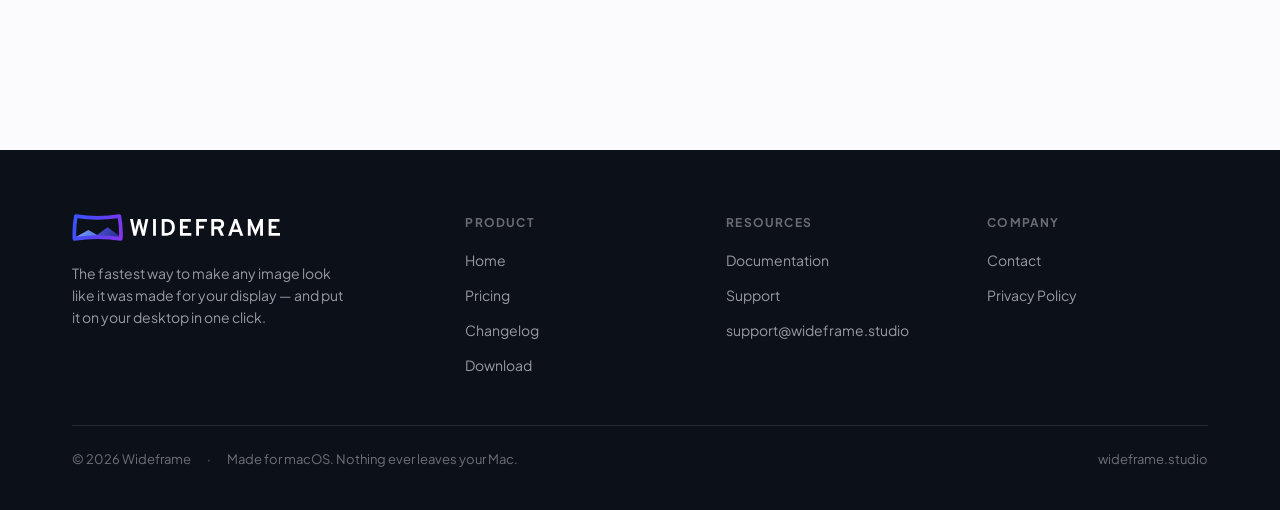
==== commit 6ac09e44: "feat: we're live — restore Download CTAs with the real App Store link Wideframe Studio was approved " ====
--- a/changelog.html
+++ b/changelog.html
@@ -39,7 +39,7 @@
     <nav class="nav">
       <a class="brand" href="/"><img class="lockup" src="assets/wideframe-lockup-white.svg" alt="Wideframe"></a>
       <span class="links"><a href="/">Home</a><a href="/pricing">Pricing</a><a href="/docs">Docs</a><a href="/changelog" class="on">Changelog</a><a href="/support">Support</a></span>
-      <span class="right"><!-- Download CTA removed until the App Store listing is live; re-add with the official MAS badge + store link. --></span>
+      <span class="right"><a class="mas-badge sm" href="https://apps.apple.com/us/app/wideframe/id6757974324?mt=12&uo=4" target="_blank" rel="noopener"><img src="assets/mac-app-store-badge.svg" alt="Download on the Mac App Store"></a></span>
     </nav>
   </div>
   <div class="wrap"><div class="ph-inner">
@@ -104,7 +104,7 @@
     <div class="cols">
       <div><span class="brand"><img class="lockup" src="assets/wideframe-lockup-white.svg" alt="Wideframe"></span>
         <p class="tag">The fastest way to make any image look like it was made for your display — and put it on your desktop in one click.</p></div>
-      <div><h5>Product</h5><ul><li><a href="/">Home</a></li><li><a href="/pricing">Pricing</a></li><li><a href="/changelog">Changelog</a></li></ul></div>
+      <div><h5>Product</h5><ul><li><a href="/">Home</a></li><li><a href="/pricing">Pricing</a></li><li><a href="/changelog">Changelog</a></li><li><a href="https://apps.apple.com/us/app/wideframe/id6757974324?mt=12&uo=4" target="_blank" rel="noopener">Download</a></li></ul></div>
       <div><h5>Resources</h5><ul><li><a href="/docs">Documentation</a></li><li><a href="/support">Support</a></li><li><a href="mailto:support@wideframe.studio">support@wideframe.studio</a></li></ul></div>
       <div><h5>Company</h5><ul><li><a href="mailto:contact@wideframe.studio">Contact</a></li><li><a href="/privacy">Privacy Policy</a></li></ul></div>
     </div>
--- a/site.css
+++ b/site.css
@@ -24,7 +24,13 @@
 .btn.ghost { background: var(--wf-surface); color: var(--wf-ink); border-color: var(--wf-line-strong); }
 .btn.ghost:hover { border-color: var(--wf-ink-subtle); }
 .btn.lg { font-size: 15.5px; padding: 14px 26px; }
-.btn .apple { width: 17px; height: 17px; fill: currentColor; flex: none; }
+/* Official Apple "Download on the Mac App Store" badge — unmodified per
+   Apple's marketing guidelines, sized by height only. */
+.mas-badge { display: inline-flex; align-items: center; transition: transform .18s; }
+.mas-badge:hover { transform: translateY(-1px); }
+.mas-badge img { display: block; width: auto; height: 40px; }
+.mas-badge.sm img { height: 30px; }
+.mas-badge.lg img { height: 48px; }
 /* on dark stages */
 .on-dark .btn.ghost { background: rgba(255,255,255,.08); color: #fff; border-color: rgba(255,255,255,.18); }
 .on-dark .btn.ghost:hover { background: rgba(255,255,255,.14); }
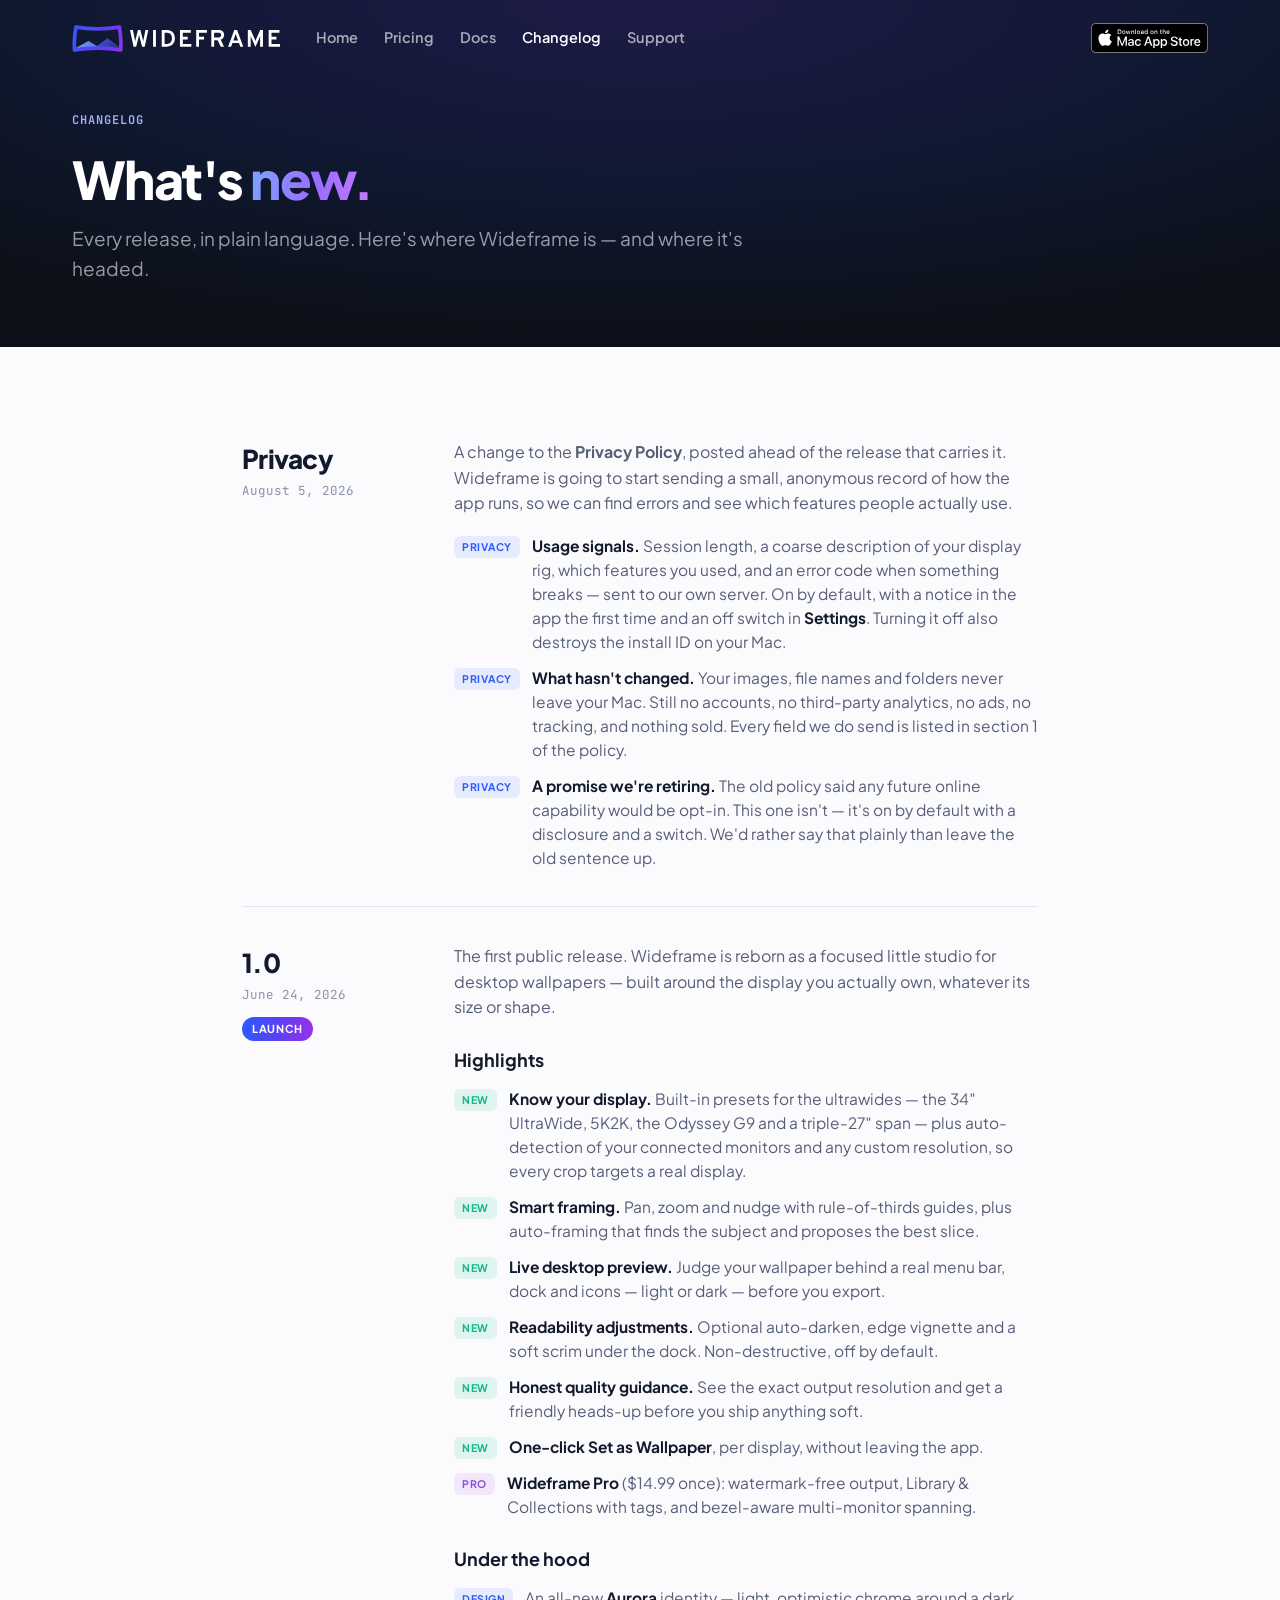
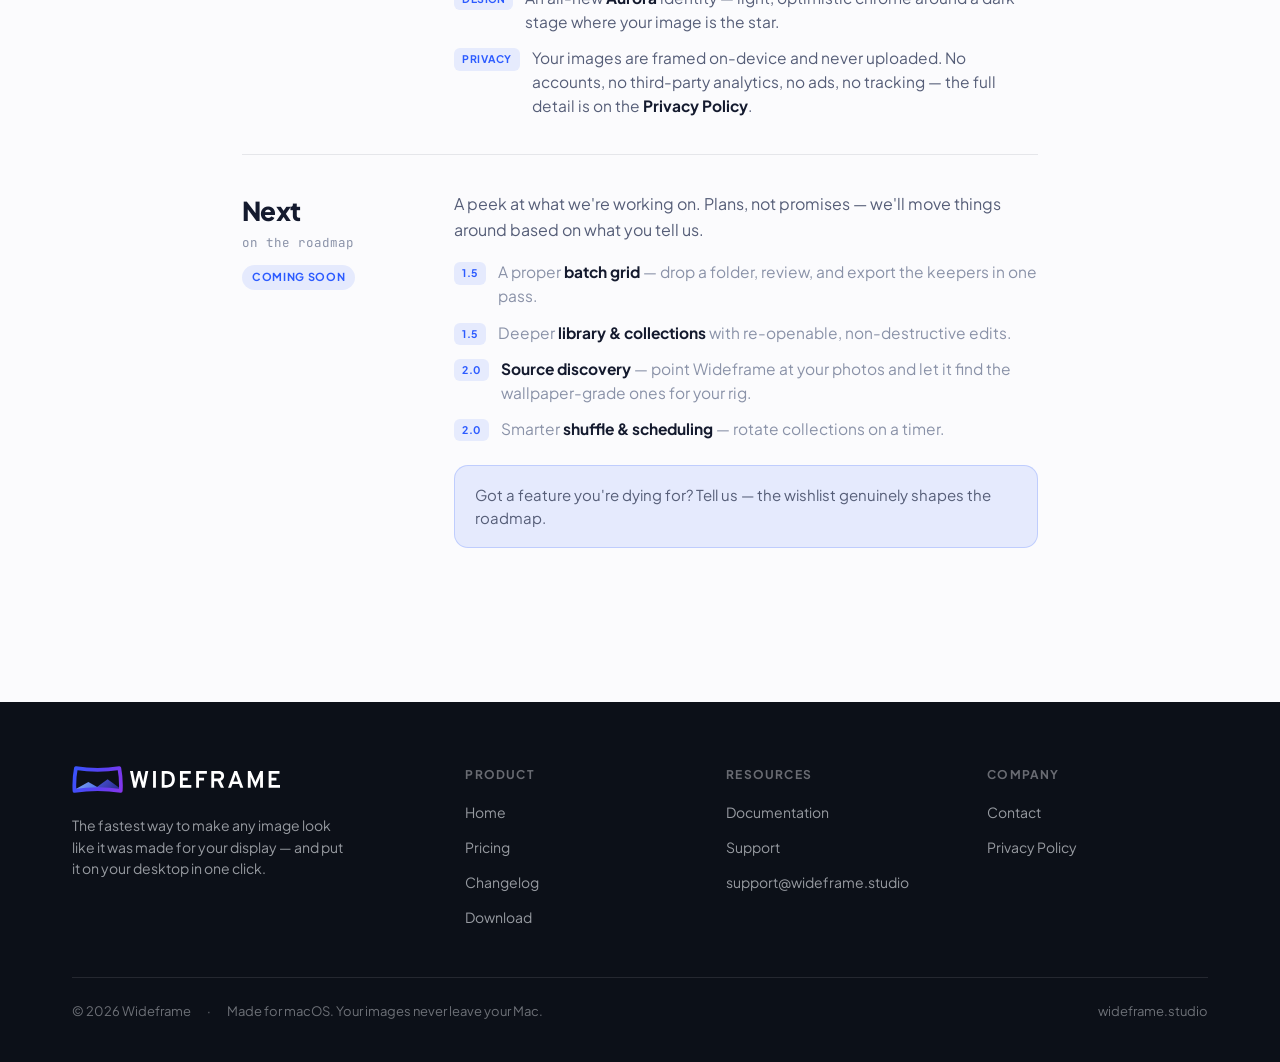
==== commit 0c8cc750: "docs: privacy policy — disclose first-party usage signals The app is about to start sending anonymou" ====
--- a/changelog.html
+++ b/changelog.html
@@ -54,6 +54,21 @@
 
     <div class="rel">
       <div class="meta">
+        <div class="ver">Privacy</div>
+        <div class="date">August 5, 2026</div>
+      </div>
+      <div>
+        <p style="font-size:16px;color:var(--wf-ink-muted);line-height:1.6;margin-bottom:18px">A change to the <a class="lnk" href="/privacy"><b>Privacy Policy</b></a>, posted ahead of the release that carries it. Wideframe is going to start sending a small, anonymous record of how the app runs, so we can find errors and see which features people actually use.</p>
+        <ul class="clist">
+          <li><span class="tag imp">Privacy</span><span><b>Usage signals.</b> Session length, a coarse description of your display rig, which features you used, and an error code when something breaks — sent to our own server. On by default, with a notice in the app the first time and an off switch in <b>Settings</b>. Turning it off also destroys the install ID on your Mac.</span></li>
+          <li><span class="tag imp">Privacy</span><span><b>What hasn't changed.</b> Your images, file names and folders never leave your Mac. Still no accounts, no third-party analytics, no ads, no tracking, and nothing sold. Every field we do send is listed in section 1 of the policy.</span></li>
+          <li><span class="tag imp">Privacy</span><span><b>A promise we're retiring.</b> The old policy said any future online capability would be opt-in. This one isn't — it's on by default with a disclosure and a switch. We'd rather say that plainly than leave the old sentence up.</span></li>
+        </ul>
+      </div>
+    </div>
+
+    <div class="rel">
+      <div class="meta">
         <div class="ver">1.0</div>
         <div class="date">June 24, 2026</div>
         <span class="badge launch">Launch</span>
@@ -73,7 +88,7 @@
         <h3>Under the hood</h3>
         <ul class="clist">
           <li><span class="tag imp">Design</span><span>An all-new <b>Aurora</b> identity — light, optimistic chrome around a dark stage where your image is the star.</span></li>
-          <li><span class="tag imp">Privacy</span><span>Everything runs on-device. No accounts, no analytics, no tracking.</span></li>
+          <li><span class="tag imp">Privacy</span><span>Your images are framed on-device and never uploaded. No accounts, no third-party analytics, no ads, no tracking — the full detail is on the <a class="lnk" href="/privacy"><b>Privacy Policy</b></a>.</span></li>
         </ul>
       </div>
     </div>
@@ -108,7 +123,7 @@
       <div><h5>Resources</h5><ul><li><a href="/docs">Documentation</a></li><li><a href="/support">Support</a></li><li><a href="mailto:support@wideframe.studio">support@wideframe.studio</a></li></ul></div>
       <div><h5>Company</h5><ul><li><a href="mailto:contact@wideframe.studio">Contact</a></li><li><a href="/privacy">Privacy Policy</a></li></ul></div>
     </div>
-    <div class="base"><span>© 2026 Wideframe</span><span>·</span><span>Made for macOS. Nothing ever leaves your Mac.</span><span class="sp">wideframe.studio</span></div>
+    <div class="base"><span>© 2026 Wideframe</span><span>·</span><span>Made for macOS. Your images never leave your Mac.</span><span class="sp">wideframe.studio</span></div>
   </div>
 </footer>
 
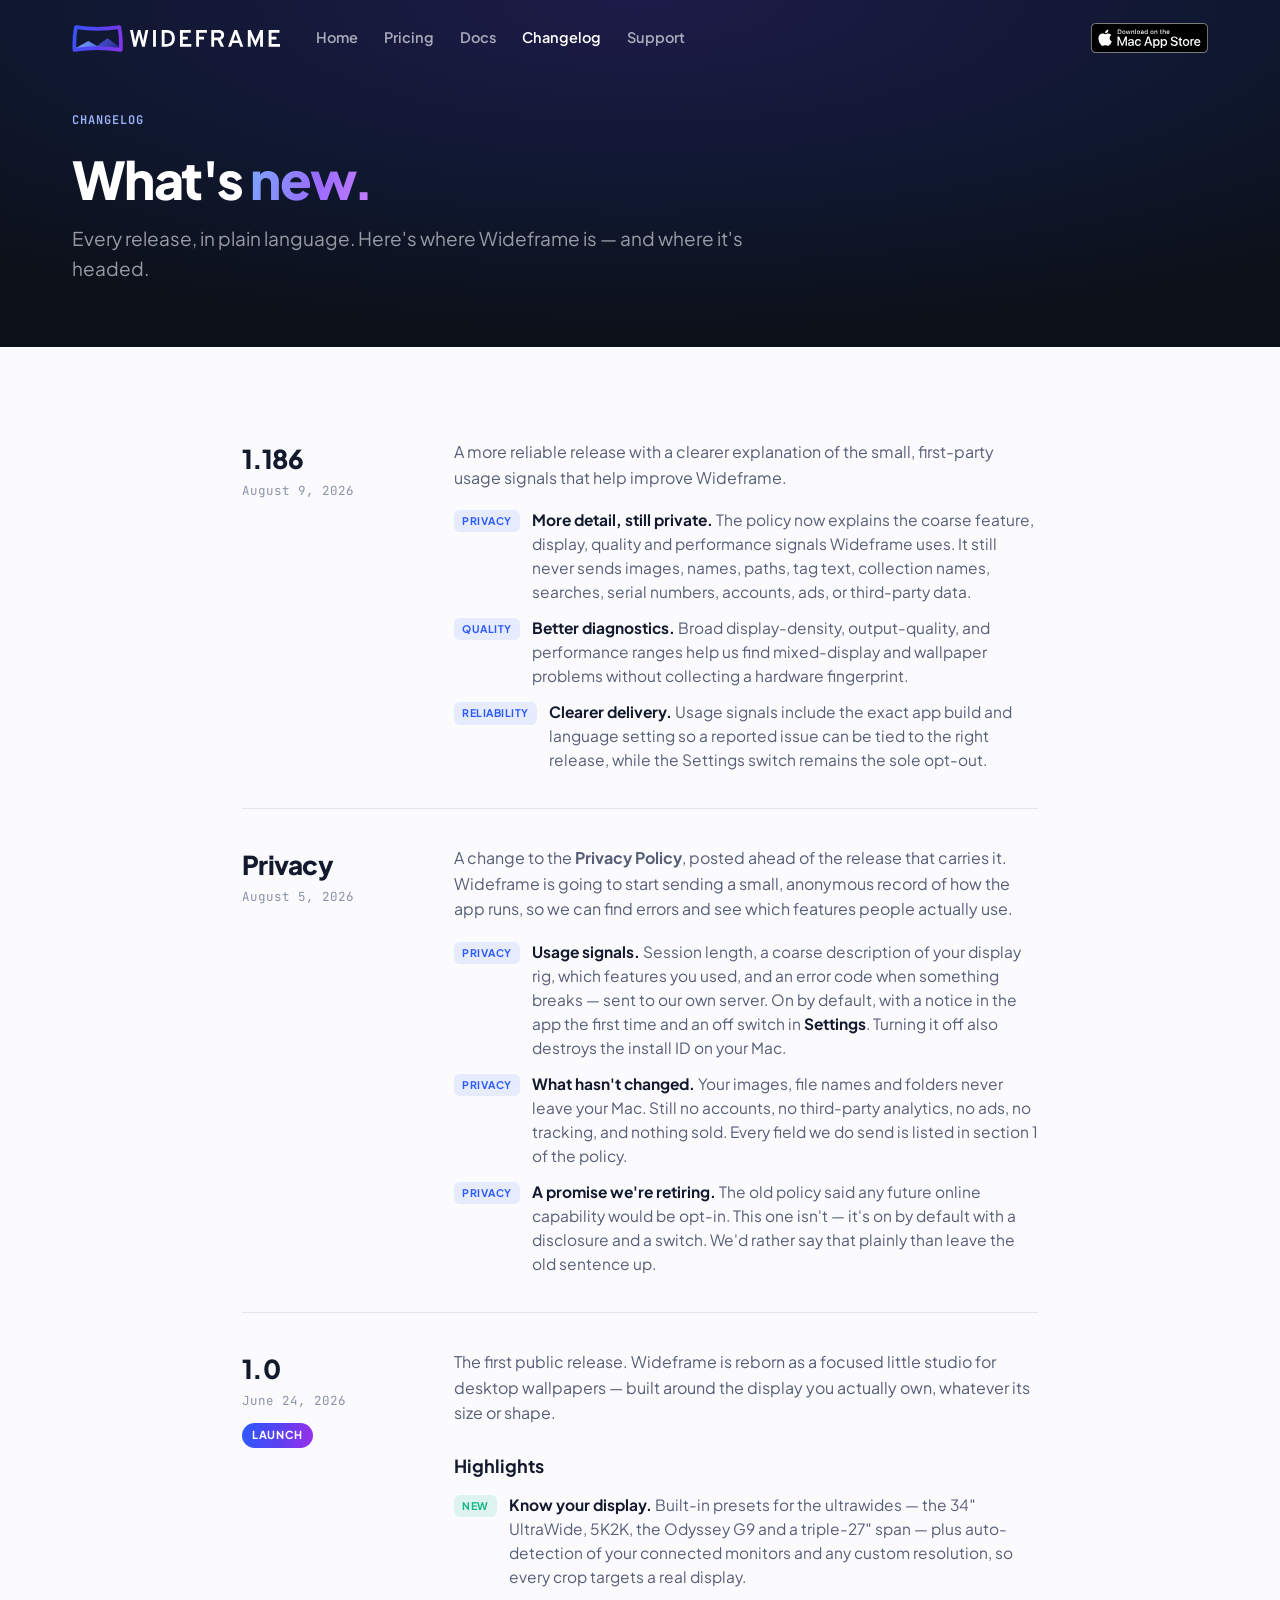
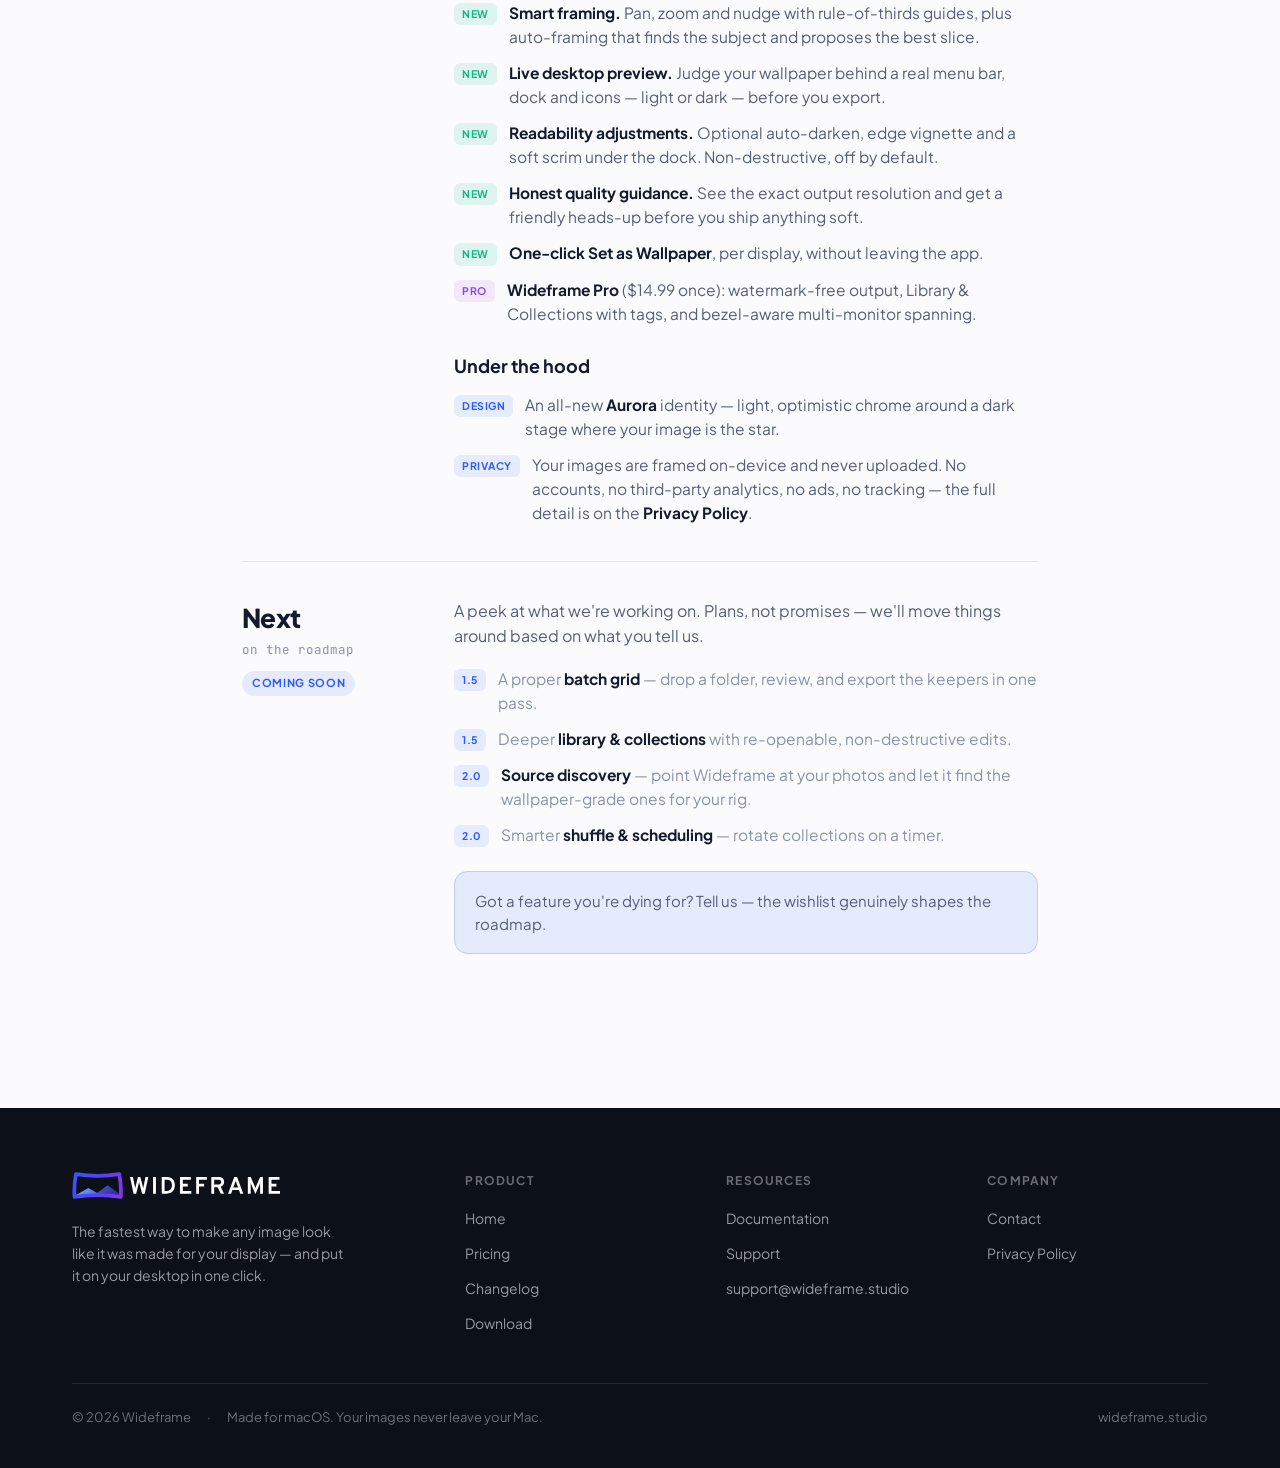
==== commit 0c5fdf08: "docs: disclose expanded anonymous usage signals" ====
--- a/changelog.html
+++ b/changelog.html
@@ -51,6 +51,18 @@
 
 <section class="log">
   <div class="wrap-narrow">
+
+    <div class="rel">
+      <div class="meta"><div class="ver">1.186</div><div class="date">August 9, 2026</div></div>
+      <div>
+        <p style="font-size:16px;color:var(--wf-ink-muted);line-height:1.6;margin-bottom:18px">A more reliable release with a clearer explanation of the small, first-party usage signals that help improve Wideframe.</p>
+        <ul class="clist">
+          <li><span class="tag imp">Privacy</span><span><b>More detail, still private.</b> The policy now explains the coarse feature, display, quality and performance signals Wideframe uses. It still never sends images, names, paths, tag text, collection names, searches, serial numbers, accounts, ads, or third-party data.</span></li>
+          <li><span class="tag imp">Quality</span><span><b>Better diagnostics.</b> Broad display-density, output-quality, and performance ranges help us find mixed-display and wallpaper problems without collecting a hardware fingerprint.</span></li>
+          <li><span class="tag imp">Reliability</span><span><b>Clearer delivery.</b> Usage signals include the exact app build and language setting so a reported issue can be tied to the right release, while the Settings switch remains the sole opt-out.</span></li>
+        </ul>
+      </div>
+    </div>
 
     <div class="rel">
       <div class="meta">
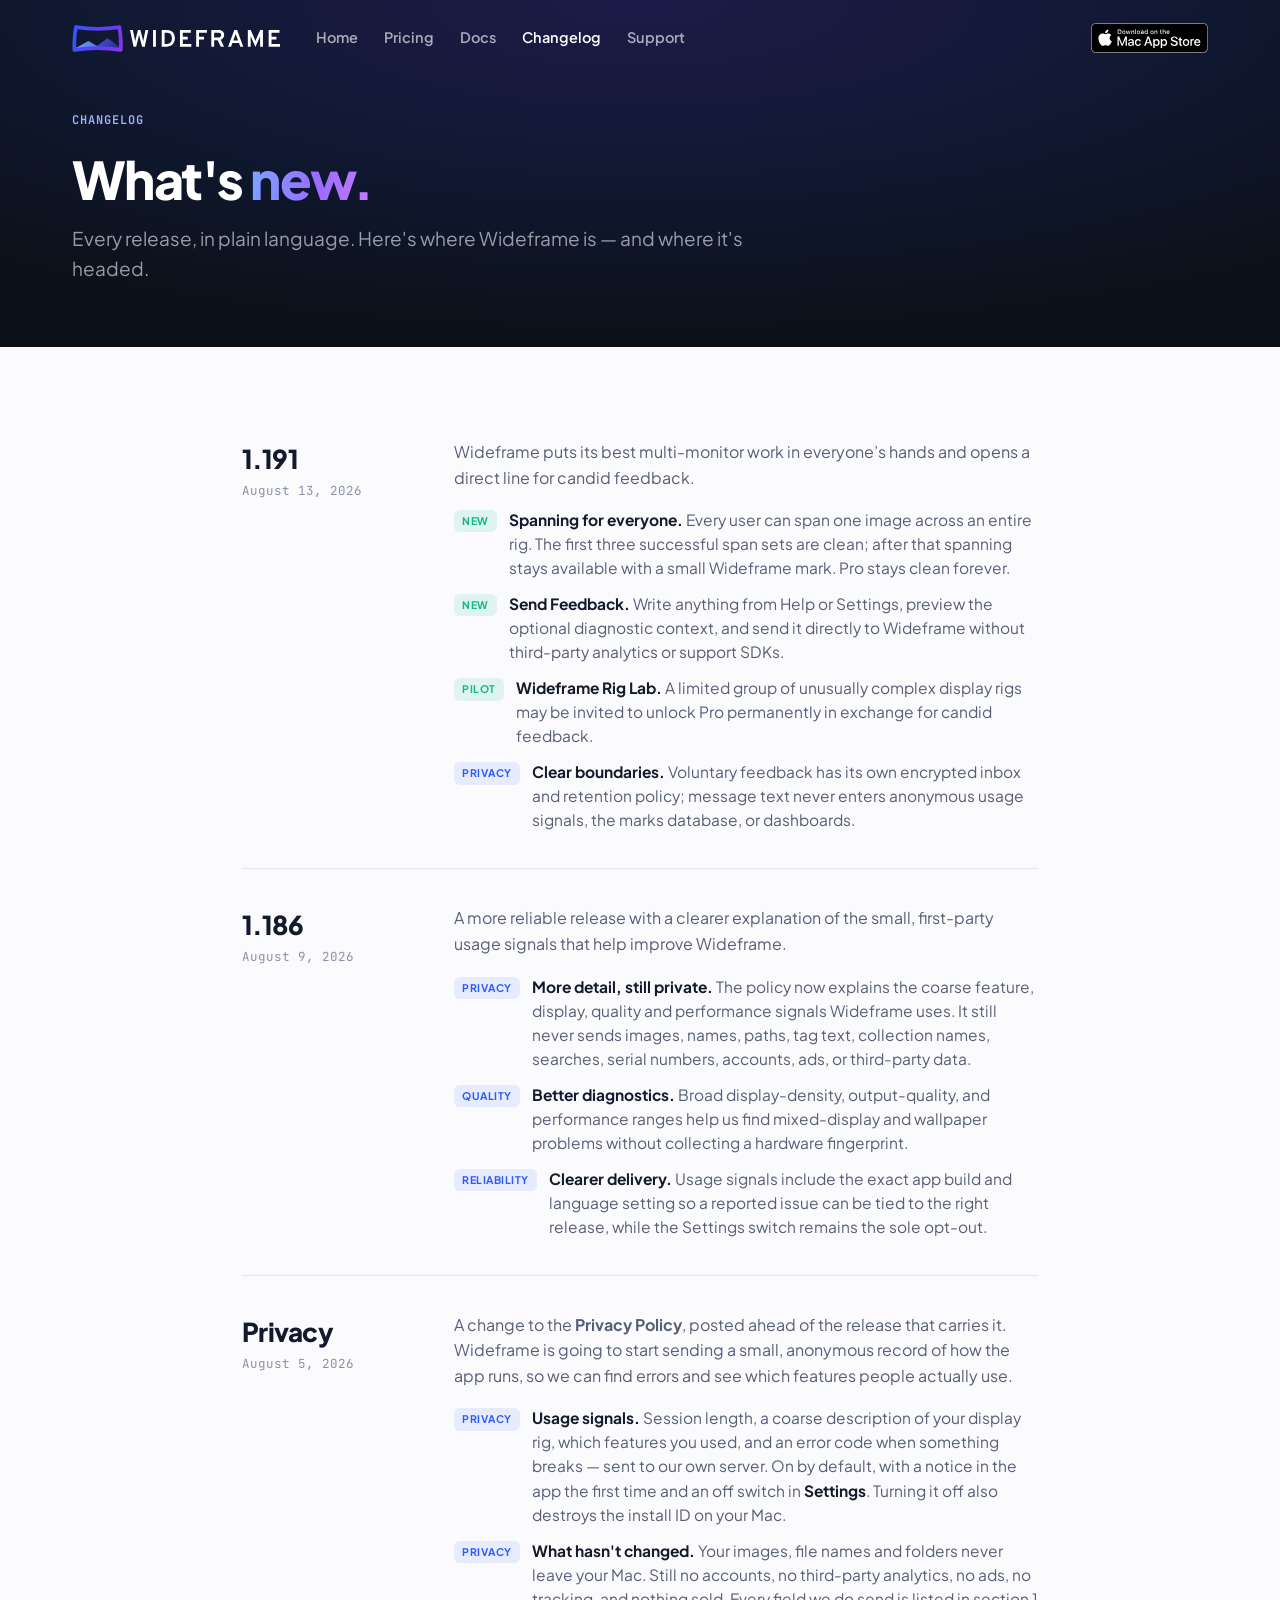
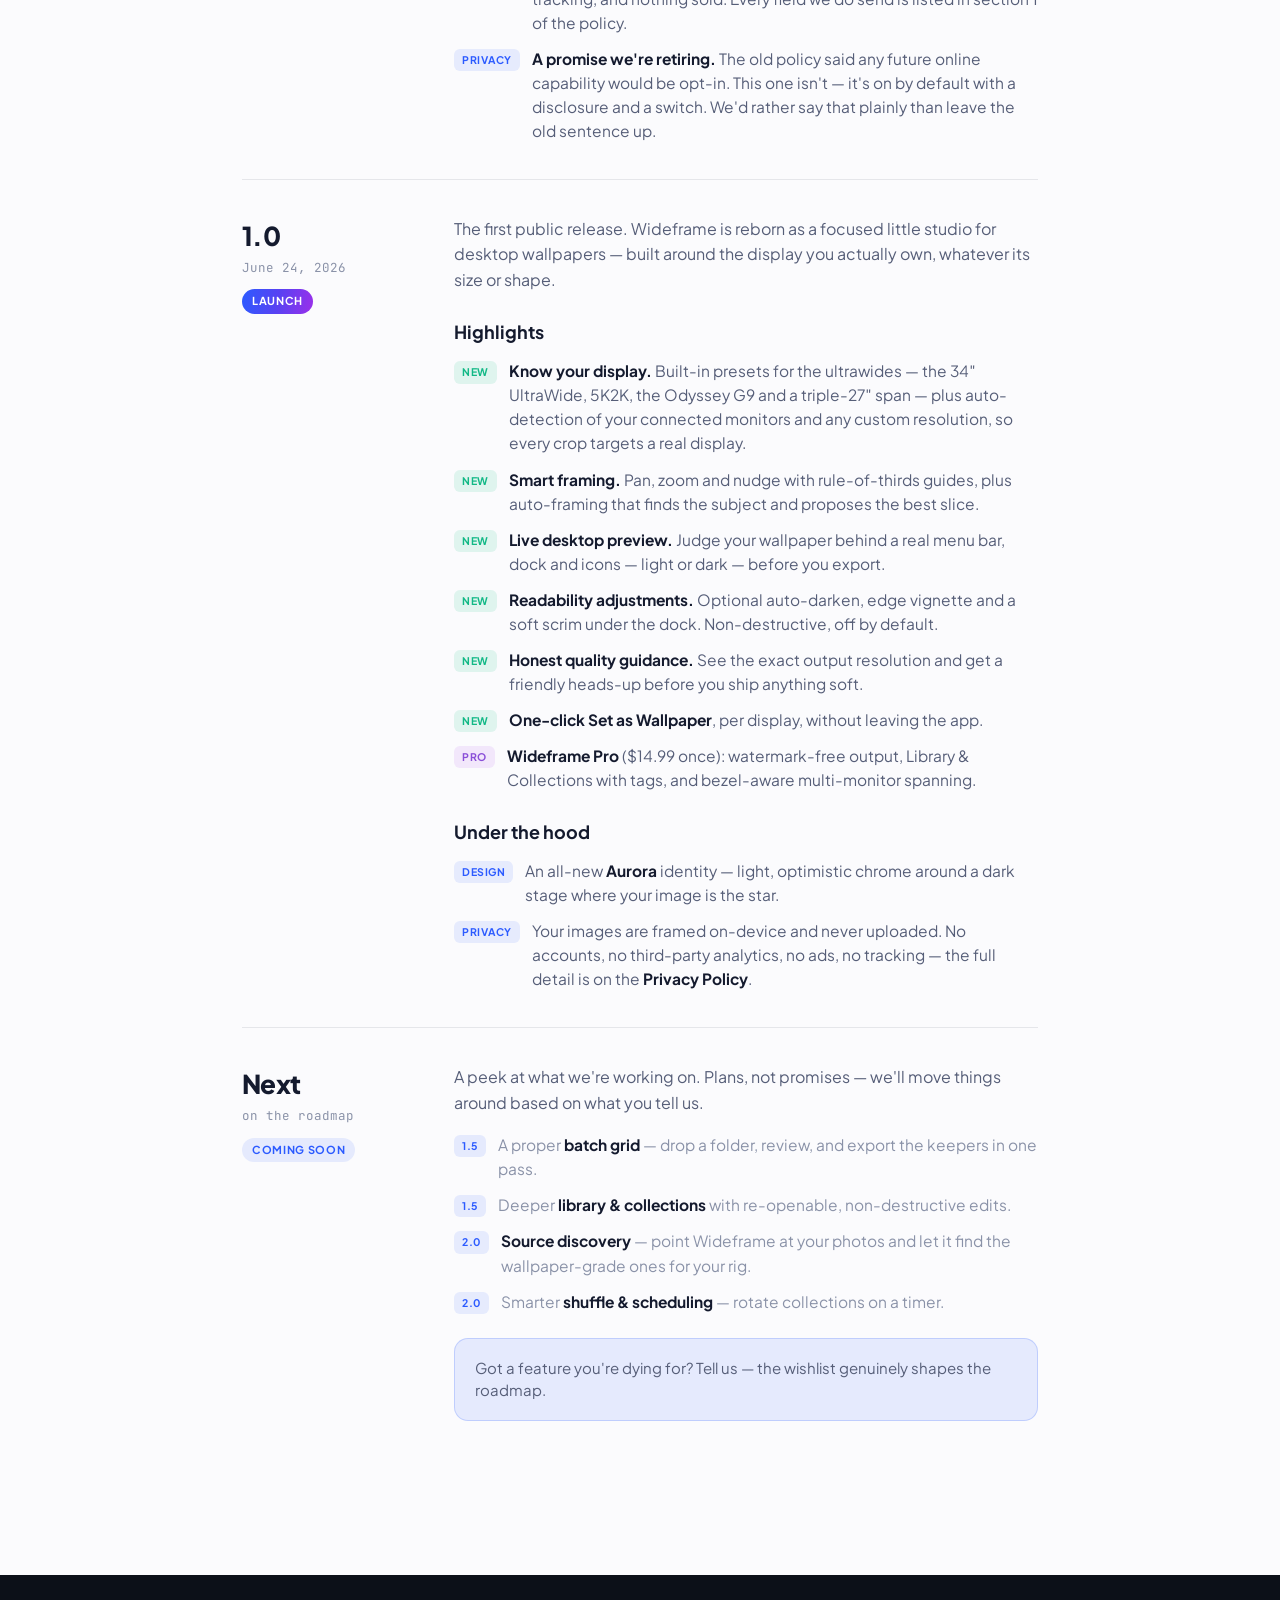
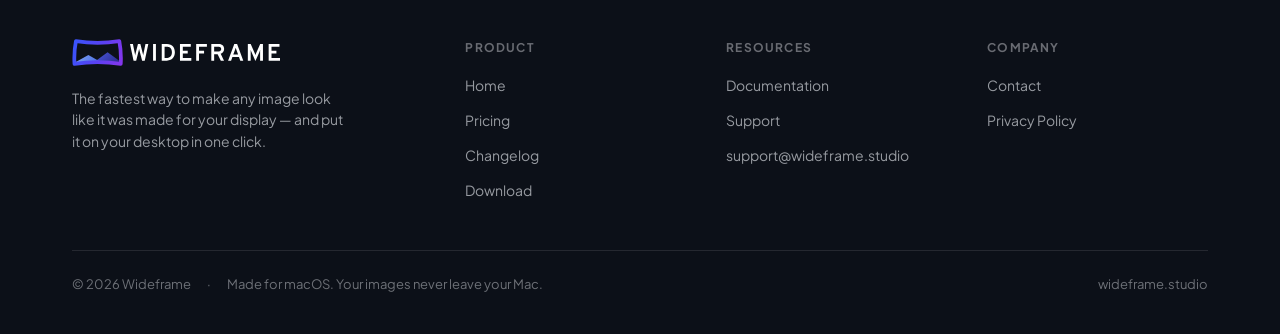
==== commit 6fdf1446: "docs: publish open spanning and feedback policy" ====
--- a/changelog.html
+++ b/changelog.html
@@ -51,6 +51,19 @@
 
 <section class="log">
   <div class="wrap-narrow">
+
+    <div class="rel">
+      <div class="meta"><div class="ver">1.191</div><div class="date">August 13, 2026</div></div>
+      <div>
+        <p style="font-size:16px;color:var(--wf-ink-muted);line-height:1.6;margin-bottom:18px">Wideframe puts its best multi-monitor work in everyone’s hands and opens a direct line for candid feedback.</p>
+        <ul class="clist">
+          <li><span class="tag new">New</span><span><b>Spanning for everyone.</b> Every user can span one image across an entire rig. The first three successful span sets are clean; after that spanning stays available with a small Wideframe mark. Pro stays clean forever.</span></li>
+          <li><span class="tag new">New</span><span><b>Send Feedback.</b> Write anything from Help or Settings, preview the optional diagnostic context, and send it directly to Wideframe without third-party analytics or support SDKs.</span></li>
+          <li><span class="tag new">Pilot</span><span><b>Wideframe Rig Lab.</b> A limited group of unusually complex display rigs may be invited to unlock Pro permanently in exchange for candid feedback.</span></li>
+          <li><span class="tag imp">Privacy</span><span><b>Clear boundaries.</b> Voluntary feedback has its own encrypted inbox and retention policy; message text never enters anonymous usage signals, the marks database, or dashboards.</span></li>
+        </ul>
+      </div>
+    </div>
 
     <div class="rel">
       <div class="meta"><div class="ver">1.186</div><div class="date">August 9, 2026</div></div>
